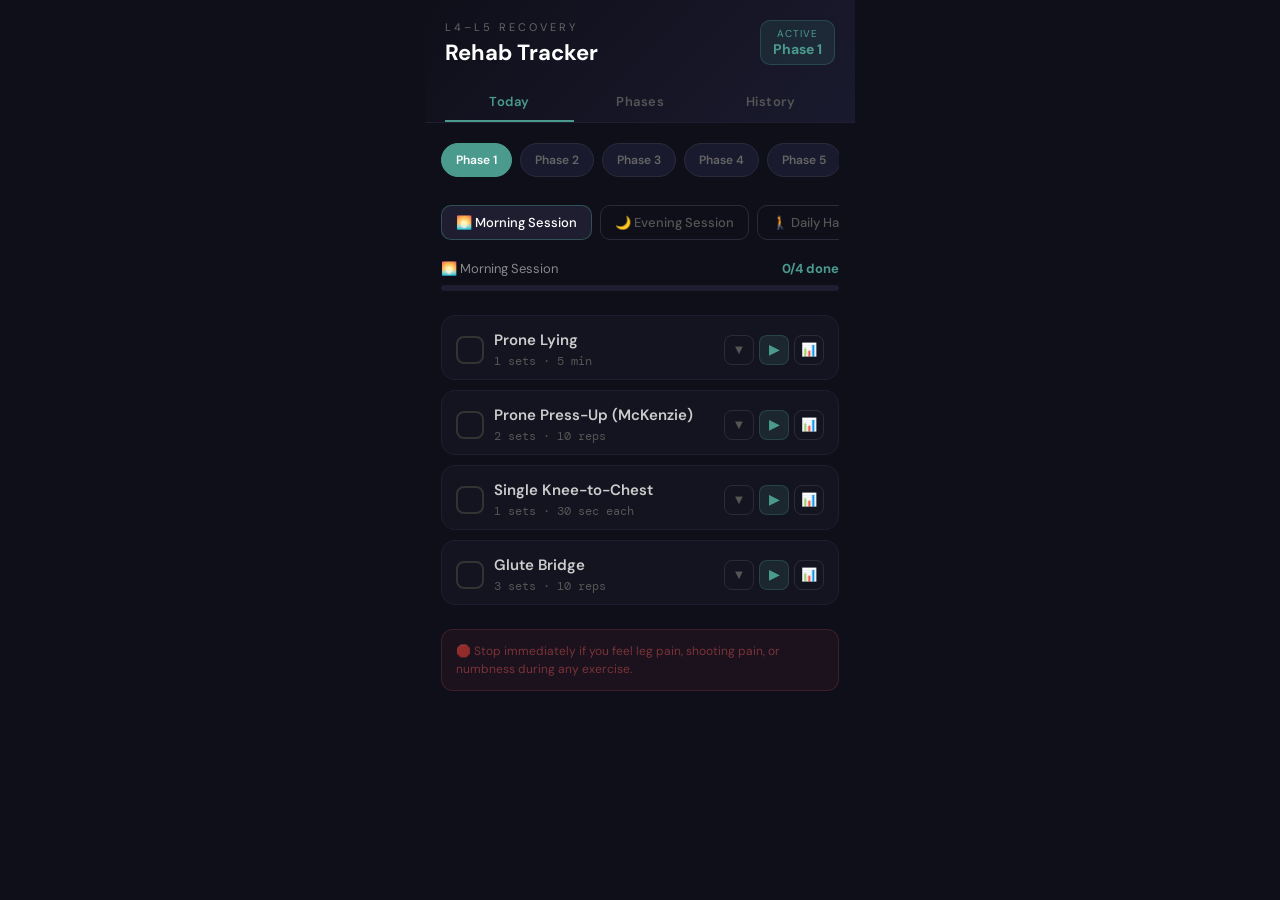
==== l4/index.html @ 53aa3350 "initial commit" ====
<!DOCTYPE html>
<html lang="en">
<head>
  <meta charset="UTF-8">
  <meta name="viewport" content="width=device-width, initial-scale=1.0, maximum-scale=1.0, user-scalable=no">
  <title>L4–L5 Rehab Tracker</title>
  <link rel="preconnect" href="https://fonts.googleapis.com">
  <link href="https://fonts.googleapis.com/css2?family=DM+Sans:wght@400;500;600;700&family=DM+Mono:wght@500&display=swap" rel="stylesheet">
  <style>
    *, *::before, *::after { box-sizing: border-box; -webkit-tap-highlight-color: transparent; margin: 0; padding: 0; }
    ::-webkit-scrollbar { display: none; }
    html, body { height: 100%; background: #0F0F1A; color: #E8E8F0; font-family: 'DM Sans', 'Helvetica Neue', sans-serif; }

    #app { max-width: 430px; margin: 0 auto; min-height: 100vh; position: relative; padding-bottom: 80px; }

    /* HEADER */
    .header { background: linear-gradient(135deg, #0F0F1A 0%, #1A1A2E 100%); padding: 20px 20px 0; border-bottom: 1px solid #1E1E30; position: sticky; top: 0; z-index: 10; }
    .header-top { display: flex; justify-content: space-between; align-items: flex-start; margin-bottom: 16px; }
    .header-label { font-size: 11px; letter-spacing: 3px; color: #666; text-transform: uppercase; margin-bottom: 4px; }
    .header-title { font-size: 22px; font-weight: 700; color: #fff; }
    .phase-badge { border-radius: 10px; padding: 6px 12px; text-align: center; }
    .phase-badge-label { font-size: 10px; letter-spacing: 1px; text-transform: uppercase; }
    .phase-badge-name { font-size: 14px; font-weight: 700; }

    /* NAV TABS */
    .nav-tabs { display: flex; gap: 2px; }
    .nav-tab { flex: 1; padding: 10px 0; background: none; border: none; border-bottom: 2px solid transparent; color: #555; font-weight: 600; font-size: 13px; cursor: pointer; text-transform: capitalize; letter-spacing: 0.5px; transition: all 0.2s; font-family: inherit; }
    .nav-tab.active { border-bottom-color: var(--phase-color); color: var(--phase-color); }

    /* VIEWS */
    .view { padding: 20px 16px; display: none; }
    .view.active { display: block; }

    /* PHASE SELECTOR */
    .phase-selector { display: flex; gap: 8px; overflow-x: auto; padding-bottom: 8px; margin-bottom: 20px; }
    .phase-btn { flex-shrink: 0; padding: 8px 14px; border-radius: 20px; border: 1px solid #2A2A3A; background: #1A1A2E; color: #666; font-weight: 600; font-size: 12px; cursor: pointer; transition: all 0.2s; font-family: inherit; }
    .phase-btn.active { color: #fff; }

    /* SESSION TABS */
    .session-tabs { display: flex; gap: 8px; margin-bottom: 20px; overflow-x: auto; }
    .session-tab { flex-shrink: 0; padding: 8px 14px; border-radius: 10px; border: 1px solid #2A2A3A; background: none; color: #555; font-weight: 500; font-size: 13px; cursor: pointer; transition: all 0.2s; font-family: inherit; }
    .session-tab.active { background: #1E1E30; color: #fff; }

    /* PROGRESS BAR */
    .progress-wrap { margin-bottom: 24px; }
    .progress-header { display: flex; justify-content: space-between; margin-bottom: 8px; }
    .progress-label { font-size: 13px; color: #888; }
    .progress-count { font-size: 13px; font-weight: 700; color: var(--phase-color); }
    .progress-track { height: 6px; background: #1E1E30; border-radius: 3px; overflow: hidden; }
    .progress-fill { height: 100%; border-radius: 3px; transition: width 0.4s ease; }

    /* EXERCISE CARDS */
    .exercise-list { display: flex; flex-direction: column; gap: 10px; }
    .ex-card { border-radius: 14px; overflow: hidden; transition: all 0.2s; border: 1px solid #1E1E30; background: #141420; }
    .ex-card.checked { border-color: var(--phase-color-alpha); background: var(--phase-color-bg); }
    .ex-row { padding: 14px 14px 10px; display: flex; align-items: center; gap: 10; }
    .ex-checkbox { width: 28px; height: 28px; border-radius: 8px; border: 2px solid #333; background: none; flex-shrink: 0; cursor: pointer; display: flex; align-items: center; justify-content: center; transition: all 0.2s; }
    .ex-checkbox.checked { border-color: var(--phase-color); background: var(--phase-color); }
    .ex-checkbox .check-icon { color: #fff; font-size: 14px; display: none; }
    .ex-checkbox.checked .check-icon { display: block; }
    .ex-info { flex: 1; min-width: 0; }
    .ex-name { font-weight: 600; font-size: 15px; color: #CCC; margin-bottom: 3px; }
    .ex-card.checked .ex-name { color: #fff; }
    .ex-meta { font-size: 12px; color: #555; font-family: 'DM Mono', monospace; }
    .ex-actions { display: flex; gap: 5px; flex-shrink: 0; }
    .ex-btn { width: 30px; height: 30px; border-radius: 8px; border: 1px solid #2A2A3A; background: none; color: #555; cursor: pointer; font-size: 13px; display: flex; align-items: center; justify-content: center; transition: all 0.2s; font-family: inherit; }
    .ex-btn.play-btn { font-weight: 700; }
    .ex-btn.log-btn.has-log { border-color: var(--phase-color-alpha); background: var(--phase-color-bg); color: var(--phase-color); }

    /* EXPANDED PANEL */
    .ex-expanded { padding: 0 14px 14px 14px; display: none; }
    .ex-expanded.open { display: block; }
    .ex-tip { background: #0F0F1A; border-radius: 8px; padding: 10px 12px; font-size: 13px; color: #8A9BB0; line-height: 1.5; border-left: 3px solid var(--phase-color); margin-bottom: 12px; }
    .video-thumb-wrap { position: relative; cursor: pointer; border-radius: 12px; overflow: hidden; display: block; width: 100%; border: none; padding: 0; background: none; }
    .video-thumb-wrap img { width: 100%; display: block; border-radius: 12px; }
    .video-thumb-overlay { position: absolute; inset: 0; background: rgba(0,0,0,0.3); display: flex; align-items: center; justify-content: center; border-radius: 12px; }
    .video-play-circle { width: 48px; height: 48px; border-radius: 50%; background: var(--phase-color); display: flex; align-items: center; justify-content: center; font-size: 20px; padding-left: 4px; box-shadow: 0 4px 16px var(--phase-color-shadow); }
    .video-thumb-label { position: absolute; bottom: 8px; left: 10px; font-size: 11px; color: #fff; font-weight: 600; text-shadow: 0 1px 4px rgba(0,0,0,0.9); }

    /* LOG CHIPS */
    .log-chips { padding: 0 14px 10px 52px; display: flex; gap: 8px; flex-wrap: wrap; }
    .log-chip { font-size: 11px; background: #1E1E30; padding: 3px 8px; border-radius: 6px; color: #888; }
    .log-chip.pain-low { color: #4A9B8E; }
    .log-chip.pain-mid { color: #E8A838; }
    .log-chip.pain-high { color: #C94F4F; }

    /* WARNING */
    .warning { margin-top: 24px; padding: 12px 14px; background: rgba(201,79,79,0.07); border: 1px solid rgba(201,79,79,0.2); border-radius: 12px; font-size: 12px; color: rgba(201,79,79,0.55); line-height: 1.5; }

    /* PHASES VIEW */
    .phase-card { width: 100%; background: #141420; border: 1px solid #1E1E30; border-radius: 14px; padding: 16px; margin-bottom: 10px; cursor: pointer; text-align: left; display: flex; align-items: center; gap: 16px; font-family: inherit; transition: all 0.2s; }
    .phase-card.active-phase { border-color: var(--card-color-alpha); }
    .phase-icon { width: 44px; height: 44px; border-radius: 12px; display: flex; align-items: center; justify-content: center; font-size: 20px; flex-shrink: 0; }
    .phase-card-body { flex: 1; }
    .phase-card-header { display: flex; justify-content: space-between; align-items: center; }
    .phase-card-name { font-weight: 700; font-size: 15px; color: #fff; }
    .phase-weeks-badge { font-size: 11px; padding: 3px 8px; border-radius: 6px; }
    .phase-card-sub { font-size: 13px; color: #777; margin-top: 3px; }
    .phase-card-count { font-size: 12px; color: #555; margin-top: 4px; }
    .phase-arrow { color: #333; font-size: 18px; }

    /* HISTORY */
    .cal-strip { display: flex; gap: 6px; margin-bottom: 24px; overflow-x: auto; }
    .cal-day { flex-shrink: 0; width: 44px; text-align: center; border-radius: 10px; padding: 8px 4px; border: 1px solid #1E1E30; background: #141420; }
    .cal-day-name { font-size: 10px; color: #555; margin-bottom: 4px; }
    .cal-day-num { font-size: 13px; font-weight: 700; color: #444; }
    .cal-day-count { font-size: 10px; color: #555; margin-top: 4px; font-weight: 600; }
    .history-label { font-size: 12px; color: #666; margin-bottom: 12px; letter-spacing: 1px; text-transform: uppercase; }
    .history-item { background: #141420; border: 1px solid #1E1E30; border-radius: 10px; padding: 12px 14px; margin-bottom: 8px; display: flex; align-items: center; gap: 12px; }
    .history-dot { width: 8px; height: 8px; border-radius: 50%; flex-shrink: 0; }
    .history-name { font-size: 14px; font-weight: 600; color: #CCC; }
    .history-meta { font-size: 11px; color: #555; margin-top: 2px; }
    .history-pain { font-size: 12px; font-weight: 700; }
    .empty-history { text-align: center; padding: 40px; color: #444; font-size: 14px; line-height: 1.8; }

    /* VIDEO MODAL */
    .video-modal { position: fixed; inset: 0; background: rgba(0,0,0,0.93); display: flex; flex-direction: column; align-items: center; justify-content: center; z-index: 300; padding: 16px; display: none; }
    .video-modal.open { display: flex; }
    .video-modal-inner { width: 100%; max-width: 430px; }
    .video-modal-header { display: flex; justify-content: space-between; align-items: center; margin-bottom: 14px; padding: 0 2px; }
    .video-modal-title { font-size: 15px; font-weight: 700; color: #fff; }
    .video-close-btn { background: #1E1E30; border: none; border-radius: 8px; padding: 7px 14px; color: #aaa; cursor: pointer; font-size: 13px; font-weight: 600; font-family: inherit; }
    .video-ratio { position: relative; padding-bottom: 56.25%; height: 0; border-radius: 16px; overflow: hidden; }
    .video-ratio iframe { position: absolute; top: 0; left: 0; width: 100%; height: 100%; border: none; }
    .video-hint { text-align: center; font-size: 12px; color: #444; margin-top: 10px; }

    /* LOG MODAL */
    .log-modal { position: fixed; inset: 0; background: rgba(0,0,0,0.85); display: flex; align-items: flex-end; z-index: 200; display: none; }
    .log-modal.open { display: flex; }
    .log-modal-inner { background: #141420; width: 100%; max-width: 430px; margin: 0 auto; border-radius: 20px 20px 0 0; padding: 24px 20px 40px; border: 1px solid #1E1E30; border-bottom: none; }
    .log-modal-header { display: flex; justify-content: space-between; align-items: center; margin-bottom: 20px; }
    .log-modal-title { font-weight: 700; font-size: 17px; color: #fff; }
    .log-modal-sub { font-size: 12px; color: #555; margin-top: 2px; }
    .modal-close-btn { background: #1E1E30; border: none; border-radius: 8px; padding: 6px 10px; color: #777; cursor: pointer; font-family: inherit; font-size: 14px; }
    .log-row { display: flex; gap: 10px; margin-bottom: 20px; }
    .log-field { flex: 1; }
    .log-field label { display: block; font-size: 12px; color: #666; margin-bottom: 6px; }
    .log-field input, .log-field textarea { width: 100%; background: #0F0F1A; border: 1px solid #2A2A3A; border-radius: 8px; padding: 10px 12px; color: #fff; font-size: 15px; font-family: inherit; outline: none; }
    .log-field textarea { font-size: 14px; resize: none; }
    .log-section-label { font-size: 12px; color: #666; margin-bottom: 8px; }
    .log-section { margin-bottom: 20px; }
    .pain-dots { display: flex; gap: 5px; flex-wrap: wrap; }
    .pain-dot { width: 30px; height: 30px; border-radius: 50%; border: none; background: #2A2A3A; color: #555; font-weight: 700; font-size: 12px; cursor: pointer; transition: all 0.15s; font-family: inherit; }
    .diff-btns { display: flex; gap: 6px; }
    .diff-btn { flex: 1; padding: 8px 0; border-radius: 8px; border: none; background: #2A2A3A; color: #555; font-weight: 600; font-size: 11px; cursor: pointer; transition: all 0.15s; font-family: inherit; }
    .save-btn { width: 100%; padding: 16px; border: none; border-radius: 12px; color: #fff; font-weight: 700; font-size: 16px; cursor: pointer; font-family: inherit; background: var(--phase-color); }

    /* SAVED TOAST */
    .saved-toast { position: fixed; top: 20px; left: 50%; transform: translateX(-50%); background: #4A9B8E; color: #fff; padding: 10px 20px; border-radius: 20px; font-weight: 600; font-size: 14px; z-index: 500; box-shadow: 0 4px 20px rgba(74,155,142,0.4); display: none; pointer-events: none; }
    .saved-toast.show { display: block; animation: fadeInOut 1.5s forwards; }
    @keyframes fadeInOut { 0%{opacity:0;transform:translateX(-50%) translateY(-6px)} 15%{opacity:1;transform:translateX(-50%) translateY(0)} 75%{opacity:1} 100%{opacity:0} }
  </style>
</head>
<body>
<div id="app">

  <!-- HEADER -->
  <div class="header" id="header">
    <div class="header-top">
      <div>
        <div class="header-label">L4–L5 Recovery</div>
        <div class="header-title">Rehab Tracker</div>
      </div>
      <div class="phase-badge" id="phase-badge">
        <div class="phase-badge-label" id="badge-label">Active</div>
        <div class="phase-badge-name" id="badge-name">Phase 1</div>
      </div>
    </div>
    <div class="nav-tabs">
      <button class="nav-tab active" data-view="today">Today</button>
      <button class="nav-tab" data-view="phases">Phases</button>
      <button class="nav-tab" data-view="history">History</button>
    </div>
  </div>

  <!-- TODAY VIEW -->
  <div class="view active" id="view-today">
    <div class="phase-selector" id="phase-selector"></div>
    <div class="session-tabs" id="session-tabs"></div>
    <div class="progress-wrap">
      <div class="progress-header">
        <span class="progress-label" id="session-label"></span>
        <span class="progress-count" id="progress-count"></span>
      </div>
      <div class="progress-track"><div class="progress-fill" id="progress-fill"></div></div>
    </div>
    <div class="exercise-list" id="exercise-list"></div>
    <div class="warning">🛑 Stop immediately if you feel leg pain, shooting pain, or numbness during any exercise.</div>
  </div>

  <!-- PHASES VIEW -->
  <div class="view" id="view-phases">
    <div style="font-size:13px;color:#666;margin-bottom:20px;">Your full 5-phase program overview</div>
    <div id="phases-list"></div>
  </div>

  <!-- HISTORY VIEW -->
  <div class="view" id="view-history">
    <div style="font-size:13px;color:#666;margin-bottom:20px;">Last 14 days of activity</div>
    <div class="cal-strip" id="cal-strip"></div>
    <div class="history-label">Recent Sessions</div>
    <div id="history-list"></div>
  </div>

</div>

<!-- VIDEO MODAL -->
<div class="video-modal" id="video-modal">
  <div class="video-modal-inner" id="video-modal-inner">
    <div class="video-modal-header">
      <div class="video-modal-title" id="video-modal-title"></div>
      <button class="video-close-btn" id="video-close-btn">✕ Close</button>
    </div>
    <div class="video-ratio" id="video-ratio"></div>
    <p class="video-hint">Tap outside to close</p>
  </div>
</div>

<!-- LOG MODAL -->
<div class="log-modal" id="log-modal">
  <div class="log-modal-inner" id="log-modal-inner">
    <div class="log-modal-header">
      <div>
        <div class="log-modal-title" id="log-modal-title"></div>
        <div class="log-modal-sub" id="log-modal-sub"></div>
      </div>
      <button class="modal-close-btn" id="log-close-btn">✕</button>
    </div>
    <div class="log-row">
      <div class="log-field">
        <label>Sets completed</label>
        <input type="text" id="log-sets" placeholder="">
      </div>
      <div class="log-field">
        <label>Reps / Time</label>
        <input type="text" id="log-reps" placeholder="">
      </div>
    </div>
    <div class="log-section">
      <div class="log-section-label">Pain level (0 = none, 10 = severe)</div>
      <div class="pain-dots" id="pain-dots"></div>
    </div>
    <div class="log-section">
      <div class="log-section-label">Difficulty</div>
      <div class="diff-btns" id="diff-btns"></div>
    </div>
    <div class="log-section">
      <div class="log-field">
        <label>Notes (optional)</label>
        <textarea id="log-notes" rows="2" placeholder="How did it feel? Any observations..."></textarea>
      </div>
    </div>
    <button class="save-btn" id="save-log-btn">Save Log</button>
  </div>
</div>

<!-- TOAST -->
<div class="saved-toast" id="saved-toast">✓ Saved</div>

<script>
// ─── DATA ───────────────────────────────────────────────────────────────────

const VIDEOS = {
  "p1-m1": { id: "oDJUpwxIbYA", title: "Prone Lying" },
  "p1-m2": { id: "eVMCGK4tc4U", title: "McKenzie Press-Up" },
  "p1-m3": { id: "GSQMPGFpOyU", title: "Knee to Chest Stretch" },
  "p1-m4": { id: "OUgsJ8-Vi0E", title: "Glute Bridge" },
  "p1-e1": { id: "kqnua4rHVVA", title: "Cat-Cow" },
  "p1-e2": { id: "YQmpDfNoFIo", title: "Hip Flexor Stretch" },
  "p1-e3": { id: "kFiNiXKyqdM", title: "Piriformis Stretch" },
  "p1-d1": { id: "njeZ29umqVE", title: "Walking for Back Pain" },
  "p2-s1": { id: "wiFNA3sqjCA", title: "Bird-Dog" },
  "p2-s2": { id: "4XLEnwUr1d8", title: "Dead Bug" },
  "p2-s3": { id: "tFq7KnHHb3E", title: "Side-Lying Clam" },
  "p2-s4": { id: "2LPHYFkI1WU", title: "Single-Leg Glute Bridge" },
  "p2-s5": { id: "y-wV4Venusw", title: "Wall Sit" },
  "p2-s6": { id: "AKed5fMRNLQ", title: "Pallof Press" },
  "p3-a1": { id: "jEy_czb3RKA", title: "Romanian Deadlift" },
  "p3-a2": { id: "MxsFDhcyFyE", title: "Goblet Squat" },
  "p3-a3": { id: "dQqApCGd5Ss", title: "Step-Up" },
  "p3-a4": { id: "3bSqDOReFUs", title: "Nordic Hamstring Curl" },
  "p3-a5": { id: "2LPHYFkI1WU", title: "Single-Leg Glute Bridge" },
  "p3-b1": { id: "eGo4IYlbE5g", title: "Pull-Up" },
  "p3-b2": { id: "GZbfZ033f74", title: "Cable Row" },
  "p3-b3": { id: "IODxDxX7oi4", title: "Push-Up" },
  "p3-b4": { id: "rt17lmnaLSM", title: "Farmer Carry" },
  "p3-b5": { id: "AKed5fMRNLQ", title: "Pallof Press" },
  "p3-c1": { id: "XxWcirHIwVo", title: "Trap Bar Deadlift" },
  "p3-c2": { id: "2C-uNgKwPLE", title: "Bulgarian Split Squat" },
  "p3-c3": { id: "YPeGLK3cN6M", title: "Cable Woodchop" },
  "p3-c4": { id: "rt17lmnaLSM", title: "Suitcase Carry" },
  "p3-c5": { id: "lgFBNr0tnPs", title: "Copenhagen Plank" },
  "p4-s1": { id: "cPyLSQ6dMYQ", title: "Box Jump" },
  "p4-s2": { id: "8BFtXOFqVz8", title: "Lateral Bound" },
  "p4-s3": { id: "A-cFYWvaHr0", title: "Jump Squat" },
  "p4-s4": { id: "2C-uNgKwPLE", title: "Deficit Split Squat" },
  "p4-s5": { id: "HPEpDCOHDsk", title: "Rotational Med Ball Throw" },
  "p4-s6": { id: "UN-VqpqHzrQ", title: "Single-Leg RDL" },
  "p4-s7": { id: "AFoqaivFEpg", title: "Bosu Balance" },
  "p4-s8": { id: "mKDIuUbH94Q", title: "Kettlebell Swing" },
  "p5-m1": { id: "XxWcirHIwVo", title: "Strength Session" },
  "p5-m2": { id: "njeZ29umqVE", title: "Walking" },
  "p5-m3": { id: "eVMCGK4tc4U", title: "Morning Mobility" },
};

const PHASES = [
  { id:1, name:"Phase 1", subtitle:"Pain Relief & Movement", weeks:"Weeks 1–3", color:"#4A9B8E", emoji:"🌱",
    sessions:[
      { id:"p1-morning", name:"Morning Session", emoji:"🌅", exercises:[
        { id:"p1-m1", name:"Prone Lying", sets:"1", reps:"5 min", tip:"Just lie on stomach. Passive extension. Let spine decompress." },
        { id:"p1-m2", name:"Prone Press-Up (McKenzie)", sets:"2", reps:"10 reps", tip:"Press upper body up, hips stay down. Stop if leg pain appears." },
        { id:"p1-m3", name:"Single Knee-to-Chest", sets:"1", reps:"30 sec each", tip:"One leg at a time only — NOT both together." },
        { id:"p1-m4", name:"Glute Bridge", sets:"3", reps:"10 reps", tip:"Slow and controlled. Squeeze glutes at top. Neutral spine." },
      ]},
      { id:"p1-evening", name:"Evening Session", emoji:"🌙", exercises:[
        { id:"p1-e1", name:"Cat-Cow", sets:"2", reps:"10 reps", tip:"Slow, fluid movement. Move with breath." },
        { id:"p1-e2", name:"Hip Flexor Stretch", sets:"2", reps:"45 sec each", tip:"Kneeling. Tight hip flexors pull on lumbar spine — essential." },
        { id:"p1-e3", name:"Piriformis Stretch", sets:"2", reps:"45 sec each", tip:"Figure-4 position. Helps with hip discomfort." },
      ]},
      { id:"p1-daily", name:"Daily Habit", emoji:"🚶", exercises:[
        { id:"p1-d1", name:"Walk", sets:"1", reps:"20–30 min", tip:"Comfortable pace. Therapeutic — promotes disc nutrition." },
      ]}
    ]
  },
  { id:2, name:"Phase 2", subtitle:"Foundational Stability", weeks:"Weeks 4–6", color:"#5B8DB8", emoji:"🏗️",
    sessions:[
      { id:"p2-stability", name:"Stability Session", emoji:"🏗️", exercises:[
        { id:"p2-s1", name:"Bird-Dog", sets:"3", reps:"8 each side", tip:"Best exercise for L4-L5. Opposite arm and leg, hold 3 sec. No rotation." },
        { id:"p2-s2", name:"Dead Bug", sets:"3", reps:"8 each side", tip:"Lower back pressed into floor throughout. Control every rep." },
        { id:"p2-s3", name:"Side-Lying Clam", sets:"3", reps:"15 each side", tip:"With resistance band. Activates glute medius — key for hip stability." },
        { id:"p2-s4", name:"Single-Leg Glute Bridge", sets:"3", reps:"10 each side", tip:"Forces each side to work independently." },
        { id:"p2-s5", name:"Wall Sit", sets:"3", reps:"30–45 sec", tip:"Spine neutral against wall. Builds leg/glute strength without spinal load." },
        { id:"p2-s6", name:"Pallof Press (band)", sets:"3", reps:"10 each side", tip:"Anti-rotation core work. Excellent for disc protection." },
      ]}
    ]
  },
  { id:3, name:"Phase 3", subtitle:"Strength Building", weeks:"Weeks 7–12", color:"#8B6BB1", emoji:"💪",
    sessions:[
      { id:"p3-a", name:"Session A — Lower Body", emoji:"🏋️", exercises:[
        { id:"p3-a1", name:"Romanian Deadlift", sets:"4", reps:"8–10", tip:"Hip hinge, not squat. Neutral spine always. Start light." },
        { id:"p3-a2", name:"Goblet Squat", sets:"3", reps:"10–12", tip:"To parallel only. Heels slightly elevated if needed." },
        { id:"p3-a3", name:"Step-Up (weighted)", sets:"3", reps:"10 each", tip:"Drive through heel. Great snowboard prep." },
        { id:"p3-a4", name:"Nordic Hamstring Curl", sets:"3", reps:"6–8", tip:"Slow eccentric. One of the best posterior chain builders." },
        { id:"p3-a5", name:"Single-Leg Glute Bridge", sets:"3", reps:"12 each", tip:"Can add band resistance at knee." },
      ]},
      { id:"p3-b", name:"Session B — Upper + Core", emoji:"💪", exercises:[
        { id:"p3-b1", name:"Pull-Up / Lat Pulldown", sets:"4", reps:"6–8", tip:"Decompresses spine. Control the descent." },
        { id:"p3-b2", name:"Cable Row", sets:"3", reps:"10–12", tip:"Seated, neutral spine. Builds thoracic extensors." },
        { id:"p3-b3", name:"Push-Up", sets:"3", reps:"10–15", tip:"Core bracing throughout. No sagging hips." },
        { id:"p3-b4", name:"Farmer Carry", sets:"3", reps:"30m walk", tip:"Builds spinal stiffness and grip. Spine tall." },
        { id:"p3-b5", name:"Pallof Press (cable)", sets:"3", reps:"12 each", tip:"Increase resistance from Phase 2." },
      ]},
      { id:"p3-c", name:"Session C — Full Body", emoji:"⚡", exercises:[
        { id:"p3-c1", name:"Trap Bar Deadlift", sets:"4", reps:"6–8", tip:"More spine-friendly than barbell. Progress load over weeks." },
        { id:"p3-c2", name:"Bulgarian Split Squat", sets:"3", reps:"8 each", tip:"Single-leg strength + hip mobility. Essential for snowboarding." },
        { id:"p3-c3", name:"Cable Woodchop", sets:"3", reps:"12 each", tip:"Rotational strength. Builds snowboard-specific power." },
        { id:"p3-c4", name:"Suitcase Carry", sets:"3", reps:"30m walk", tip:"One-sided carry. Anti-lateral flexion training." },
        { id:"p3-c5", name:"Copenhagen Plank", sets:"3", reps:"20 sec each", tip:"Builds hip adductor and lateral core strength." },
      ]}
    ]
  },
  { id:4, name:"Phase 4", subtitle:"Sport-Specific Power", weeks:"Weeks 13–18", color:"#C4793A", emoji:"🏂",
    sessions:[
      { id:"p4-snow", name:"Snowboard Conditioning", emoji:"🏂", exercises:[
        { id:"p4-s1", name:"Box Jump", sets:"4", reps:"5 reps", tip:"Land soft, absorb through hips and knees." },
        { id:"p4-s2", name:"Lateral Bound", sets:"4", reps:"8 each", tip:"Explosive lateral push. Mimics edge-to-edge transitions." },
        { id:"p4-s3", name:"Jump Squat", sets:"3", reps:"8 reps", tip:"Explode up, land softly. Plyometric power." },
        { id:"p4-s4", name:"Deficit Split Squat", sets:"4", reps:"8 each", tip:"Deep range for hip mobility under load." },
        { id:"p4-s5", name:"Rotational Med Ball Throw", sets:"3", reps:"10 each", tip:"Builds torso rotation power for turns." },
        { id:"p4-s6", name:"Single-Leg RDL", sets:"3", reps:"10 each", tip:"Balance and posterior chain. Essential for uneven terrain." },
        { id:"p4-s7", name:"Bosu Balance", sets:"3", reps:"60 sec", tip:"Proprioceptive training. Mimics unstable snow surface." },
        { id:"p4-s8", name:"Kettlebell Swing", sets:"4", reps:"12 reps", tip:"Explosive hip extension. Directly translates to carving power." },
      ]}
    ]
  },
  { id:5, name:"Phase 5", subtitle:"Return to Snow ❄️", weeks:"Week 19+", color:"#3A8CB5", emoji:"❄️",
    sessions:[
      { id:"p5-maintain", name:"Maintenance", emoji:"🎿", exercises:[
        { id:"p5-m1", name:"Strength Training", sets:"3x/week", reps:"Phase 3 volume", tip:"Never stop entirely — most recurrences happen off-season." },
        { id:"p5-m2", name:"Daily Walk", sets:"Daily", reps:"30 min", tip:"Permanent habit for disc health." },
        { id:"p5-m3", name:"Morning Mobility", sets:"Daily", reps:"15 min", tip:"Press-ups, hip flexor stretch, hip mobility. Year-round." },
      ]}
    ]
  }
];

// ─── STATE ───────────────────────────────────────────────────────────────────

const STORAGE_KEY = "rehab-tracker-v2";
let state = {
  activePhase: 0,
  activeSession: 0,
  view: "today",
  expandedEx: null,
  logs: {},
  logModalEx: null,
  logPain: 0,
  logDiff: 0,
};

function getTodayKey() { return new Date().toISOString().split("T")[0]; }
function getLogKey(exId) { return `${getTodayKey()}__${exId}`; }

function loadLogs() {
  try { const s = localStorage.getItem(STORAGE_KEY); if (s) state.logs = JSON.parse(s); } catch(e) {}
}
function saveLogs() {
  localStorage.setItem(STORAGE_KEY, JSON.stringify(state.logs));
}

// ─── CSS VARIABLES ────────────────────────────────────────────────────────────

function applyPhaseColor(color) {
  const r = parseInt(color.slice(1,3),16);
  const g = parseInt(color.slice(3,5),16);
  const b = parseInt(color.slice(5,7),16);
  document.documentElement.style.setProperty('--phase-color', color);
  document.documentElement.style.setProperty('--phase-color-alpha', `${color}44`);
  document.documentElement.style.setProperty('--phase-color-bg', `${color}18`);
  document.documentElement.style.setProperty('--phase-color-shadow', `rgba(${r},${g},${b},0.4)`);
}

// ─── RENDER HELPERS ───────────────────────────────────────────────────────────

function hex(color, alpha) {
  return color + alpha;
}

function renderPhaseSelector() {
  const el = document.getElementById("phase-selector");
  el.innerHTML = PHASES.map((p, i) => `
    <button class="phase-btn ${i === state.activePhase ? 'active' : ''}" 
      style="${i === state.activePhase ? `background:${p.color};border-color:${p.color};` : ''}"
      onclick="selectPhase(${i})">${p.name}</button>
  `).join('');
}

function renderSessionTabs() {
  const phase = PHASES[state.activePhase];
  const el = document.getElementById("session-tabs");
  if (phase.sessions.length <= 1) { el.innerHTML = ''; el.style.display = 'none'; return; }
  el.style.display = 'flex';
  el.innerHTML = phase.sessions.map((s, i) => `
    <button class="session-tab ${i === state.activeSession ? 'active' : ''}"
      style="${i === state.activeSession ? `border-color:${phase.color}66;` : ''}"
      onclick="selectSession(${i})">${s.emoji} ${s.name}</button>
  `).join('');
}

function renderProgress() {
  const phase = PHASES[state.activePhase];
  const session = phase.sessions[state.activeSession];
  const total = session.exercises.length;
  const done = session.exercises.filter(e => !!state.logs[getLogKey(e.id)]).length;
  const pct = total ? Math.round((done/total)*100) : 0;

  document.getElementById("session-label").textContent = `${session.emoji} ${session.name}`;
  document.getElementById("progress-count").textContent = `${done}/${total} done`;
  document.getElementById("progress-count").style.color = phase.color;
  const fill = document.getElementById("progress-fill");
  fill.style.width = `${pct}%`;
  fill.style.background = `linear-gradient(90deg, ${phase.color}, ${phase.color}BB)`;
}

function renderExercises() {
  const phase = PHASES[state.activePhase];
  const session = phase.sessions[state.activeSession];
  const el = document.getElementById("exercise-list");

  el.innerHTML = session.exercises.map(ex => {
    const logKey = getLogKey(ex.id);
    const log = state.logs[logKey];
    const checked = !!log;
    const isOpen = state.expandedEx === ex.id;
    const video = VIDEOS[ex.id];

    const chipPainClass = log && log.pain > 0
      ? (log.pain <= 3 ? 'pain-low' : log.pain <= 6 ? 'pain-mid' : 'pain-high') : '';
    const chipPainColor = log && log.pain > 0
      ? (log.pain <= 3 ? '#4A9B8E' : log.pain <= 6 ? '#E8A838' : '#C94F4F') : '';

    const logChips = log && (log.sets || log.pain > 0) ? `
      <div class="log-chips">
        ${log.sets ? `<span class="log-chip">${log.sets} × ${log.reps}</span>` : ''}
        ${log.pain > 0 ? `<span class="log-chip" style="color:${chipPainColor}">Pain: ${log.pain}/10</span>` : ''}
        ${log.difficulty > 0 ? `<span class="log-chip">Effort: ${['','Easy','Light','Mod','Hard','Max'][log.difficulty]}</span>` : ''}
      </div>` : '';

    const videoThumb = video ? `
      <button class="video-thumb-wrap" onclick="openVideo('${video.id}','${video.title.replace(/'/g,"\\'")}')">
        <img src="https://img.youtube.com/vi/${video.id}/mqdefault.jpg" alt="${video.title}" loading="lazy">
        <div class="video-thumb-overlay">
          <div class="video-play-circle">▶</div>
        </div>
        <div class="video-thumb-label">Watch Demo</div>
      </button>` : '';

    return `
      <div class="ex-card ${checked ? 'checked' : ''}" id="card-${ex.id}"
        style="--phase-color:${phase.color};--phase-color-alpha:${phase.color}44;--phase-color-bg:${phase.color}18;">
        <div class="ex-row" style="padding:14px 14px 10px;display:flex;align-items:center;gap:10px;">
          <button class="ex-checkbox ${checked ? 'checked' : ''}" onclick="toggleCheck('${ex.id}')"
            style="${checked ? `border-color:${phase.color};background:${phase.color};` : ''}">
            <span class="check-icon">✓</span>
          </button>
          <div class="ex-info">
            <div class="ex-name">${ex.name}</div>
            <div class="ex-meta">${ex.sets} sets · ${ex.reps}</div>
          </div>
          <div class="ex-actions">
            <button class="ex-btn" onclick="toggleExpand('${ex.id}')"
              style="${isOpen ? `border-color:${phase.color}66;background:${phase.color}22;color:${phase.color};` : ''}">
              ${isOpen ? '▲' : '▼'}
            </button>
            ${video ? `<button class="ex-btn play-btn" onclick="openVideo('${video.id}','${video.title.replace(/'/g,"\\'")}');"
              style="border-color:${phase.color}44;background:${phase.color}22;color:${phase.color};">▶</button>` : ''}
            <button class="ex-btn log-btn ${log && log.sets ? 'has-log' : ''}" onclick="openLog('${ex.id}')"
              style="${log && log.sets ? `border-color:${phase.color}44;background:${phase.color}22;color:${phase.color};` : ''}">📊</button>
          </div>
        </div>
        <div class="ex-expanded ${isOpen ? 'open' : ''}">
          <div class="ex-tip" style="border-left-color:${phase.color};">💡 ${ex.tip}</div>
          ${videoThumb}
        </div>
        ${logChips}
      </div>`;
  }).join('');
}

function renderPhasesView() {
  const el = document.getElementById("phases-list");
  el.innerHTML = PHASES.map((p, i) => {
    const totalEx = p.sessions.reduce((a,s) => a + s.exercises.length, 0);
    return `
      <button class="phase-card ${i === state.activePhase ? 'active-phase' : ''}"
        style="--card-color-alpha:${p.color}66;"
        onclick="selectPhaseAndGo(${i})">
        <div class="phase-icon" style="background:${p.color}22;border:1px solid ${p.color}44;">${p.emoji}</div>
        <div class="phase-card-body">
          <div class="phase-card-header">
            <span class="phase-card-name">${p.name}</span>
            <span class="phase-weeks-badge" style="color:${p.color};background:${p.color}22;">${p.weeks}</span>
          </div>
          <div class="phase-card-sub">${p.subtitle}</div>
          <div class="phase-card-count">${totalEx} exercises · ${p.sessions.length} session${p.sessions.length>1?'s':''}</div>
        </div>
        <div class="phase-arrow">›</div>
      </button>`;
  }).join('');
}

function renderHistory() {
  const phase = PHASES[state.activePhase];
  const todayKey = getTodayKey();

  // Calendar strip
  const calEl = document.getElementById("cal-strip");
  const days = Array.from({length:14}, (_,i) => {
    const d = new Date(); d.setDate(d.getDate() - (13-i));
    const key = d.toISOString().split("T")[0];
    const count = Object.keys(state.logs).filter(k => k.startsWith(key+"__")).length;
    return {key, date:d, count};
  });
  calEl.innerHTML = days.map(d => {
    const isToday = d.key === todayKey;
    const bg = d.count > 0 ? `background:${phase.color}33;` : '';
    const borderColor = isToday ? phase.color : d.count > 0 ? phase.color+'44' : '#1E1E30';
    const numColor = isToday ? phase.color : d.count > 0 ? '#fff' : '#444';
    return `
      <div class="cal-day" style="${bg}border-color:${borderColor};">
        <div class="cal-day-name">${d.date.toLocaleDateString('en',{weekday:'narrow'})}</div>
        <div class="cal-day-num" style="color:${numColor};">${d.date.getDate()}</div>
        <div class="cal-day-count" style="color:${phase.color};">${d.count > 0 ? d.count : '·'}</div>
      </div>`;
  }).join('');

  // History list
  const histEl = document.getElementById("history-list");
  const allEx = PHASES.flatMap(p => p.sessions.flatMap(s => s.exercises));
  const allExMap = {};
  allEx.forEach(e => allExMap[e.id] = e);

  const entries = Object.entries(state.logs)
    .sort((a,b) => (b[1].ts||0)-(a[1].ts||0))
    .slice(0,20)
    .map(([key, log]) => {
      const [dateStr, exId] = key.split("__");
      const ex = allExMap[exId];
      if (!ex) return null;
      const pc = PHASES.find(p => p.sessions.some(s => s.exercises.some(e => e.id===exId)))?.color || '#666';
      const painColor = log.pain > 0 ? (log.pain<=3?'#4A9B8E':log.pain<=6?'#E8A838':'#C94F4F') : '';
      const dateLabel = new Date(dateStr+'T12:00:00').toLocaleDateString('en',{month:'short',day:'numeric'});
      return `
        <div class="history-item">
          <div class="history-dot" style="background:${pc};"></div>
          <div style="flex:1;">
            <div class="history-name">${ex.name}</div>
            <div class="history-meta">${dateLabel}${log.sets?` · ${log.sets} × ${log.reps}`:''}${log.pain>0?` · Pain ${log.pain}/10`:''}</div>
          </div>
          ${log.pain>0?`<div class="history-pain" style="color:${painColor};">${log.pain}/10</div>`:''}
        </div>`;
    }).filter(Boolean);

  if (entries.length === 0) {
    histEl.innerHTML = `<div class="empty-history">No sessions logged yet.<br><span style="color:#555;">Start on the Today tab.</span></div>`;
  } else {
    histEl.innerHTML = entries.join('');
  }
}

function renderHeader() {
  const phase = PHASES[state.activePhase];
  const badge = document.getElementById("phase-badge");
  badge.style.background = phase.color + "22";
  badge.style.border = `1px solid ${phase.color}44`;
  document.getElementById("badge-label").style.color = phase.color;
  document.getElementById("badge-name").style.color = phase.color;
  document.getElementById("badge-name").textContent = phase.name;
  applyPhaseColor(phase.color);

  // Update nav tab active color
  document.querySelectorAll('.nav-tab').forEach(tab => {
    tab.style.setProperty('--phase-color', phase.color);
  });
}

function renderAll() {
  renderHeader();
  renderPhaseSelector();
  renderSessionTabs();
  renderProgress();
  renderExercises();
  renderPhasesView();
  renderHistory();

  // Show correct view
  document.querySelectorAll('.view').forEach(v => v.classList.remove('active'));
  document.getElementById(`view-${state.view}`).classList.add('active');
  document.querySelectorAll('.nav-tab').forEach(tab => {
    tab.classList.toggle('active', tab.dataset.view === state.view);
  });
}

// ─── ACTIONS ──────────────────────────────────────────────────────────────────

function selectPhase(i) {
  state.activePhase = i;
  state.activeSession = 0;
  state.expandedEx = null;
  renderAll();
}

function selectPhaseAndGo(i) {
  state.activePhase = i;
  state.activeSession = 0;
  state.expandedEx = null;
  state.view = "today";
  renderAll();
}

function selectSession(i) {
  state.activeSession = i;
  state.expandedEx = null;
  renderProgress();
  renderExercises();
}

function toggleExpand(exId) {
  state.expandedEx = state.expandedEx === exId ? null : exId;
  renderExercises();
}

function toggleCheck(exId) {
  const key = getLogKey(exId);
  if (state.logs[key]) { delete state.logs[key]; }
  else { state.logs[key] = { done: true, ts: Date.now() }; }
  saveLogs();
  renderProgress();
  renderExercises();
}

// ─── VIDEO MODAL ──────────────────────────────────────────────────────────────

function openVideo(videoId, title) {
  const modal = document.getElementById("video-modal");
  const phase = PHASES[state.activePhase];
  document.getElementById("video-modal-title").textContent = title;
  document.getElementById("video-ratio").innerHTML =
    `<iframe src="https://www.youtube.com/embed/${videoId}?autoplay=1&rel=0&modestbranding=1"
      allow="accelerometer; autoplay; clipboard-write; encrypted-media; gyroscope; picture-in-picture"
      allowfullscreen></iframe>`;
  document.getElementById("video-ratio").style.boxShadow = `0 0 40px ${phase.color}44`;
  modal.classList.add('open');
}

function closeVideo() {
  document.getElementById("video-modal").classList.remove('open');
  document.getElementById("video-ratio").innerHTML = '';
}

document.getElementById("video-close-btn").onclick = closeVideo;
document.getElementById("video-modal").onclick = function(e) {
  if (e.target === this) closeVideo();
};

// ─── LOG MODAL ────────────────────────────────────────────────────────────────

function openLog(exId) {
  const phase = PHASES[state.activePhase];
  const session = phase.sessions[state.activeSession];
  const ex = session.exercises.find(e => e.id === exId)
    || PHASES.flatMap(p => p.sessions.flatMap(s => s.exercises)).find(e => e.id === exId);
  if (!ex) return;

  const log = state.logs[getLogKey(exId)] || {};
  state.logModalEx = ex;
  state.logPain = log.pain || 0;
  state.logDiff = log.difficulty || 0;

  document.getElementById("log-modal-title").textContent = ex.name;
  document.getElementById("log-modal-sub").textContent = `Target: ${ex.sets} sets · ${ex.reps}`;
  document.getElementById("log-sets").value = log.sets || '';
  document.getElementById("log-sets").placeholder = ex.sets;
  document.getElementById("log-reps").value = log.reps || '';
  document.getElementById("log-reps").placeholder = ex.reps;
  document.getElementById("log-notes").value = log.notes || '';
  document.getElementById("save-log-btn").style.background = phase.color;

  renderPainDots();
  renderDiffBtns();

  document.getElementById("log-modal").classList.add('open');
}

function renderPainDots() {
  const phase = PHASES[state.activePhase];
  const el = document.getElementById("pain-dots");
  el.innerHTML = Array.from({length:11}, (_,n) => {
    const active = n <= state.logPain;
    const col = active ? (n<=3?'#4A9B8E':n<=6?'#E8A838':'#C94F4F') : '#2A2A3A';
    const textCol = active ? '#fff' : '#555';
    const scale = n === state.logPain ? 'transform:scale(1.2);' : '';
    return `<button class="pain-dot" onclick="setPain(${n})"
      style="background:${col};color:${textCol};${scale}">${n}</button>`;
  }).join('');
}

function renderDiffBtns() {
  const phase = PHASES[state.activePhase];
  const labels = ['Easy','Light','Mod','Hard','Max'];
  const el = document.getElementById("diff-btns");
  el.innerHTML = labels.map((label, i) => {
    const n = i + 1;
    const active = n <= state.logDiff;
    return `<button class="diff-btn" onclick="setDiff(${n})"
      style="${active ? `background:${phase.color};color:#fff;` : ''}">${label}</button>`;
  }).join('');
}

function setPain(n) { state.logPain = n; renderPainDots(); }
function setDiff(n) { state.logDiff = n; renderDiffBtns(); }

function closeLog() {
  document.getElementById("log-modal").classList.remove('open');
  state.logModalEx = null;
}

document.getElementById("log-close-btn").onclick = closeLog;
document.getElementById("log-modal").onclick = function(e) {
  if (e.target === this) closeLog();
};
document.getElementById("log-modal-inner").onclick = function(e) { e.stopPropagation(); };

document.getElementById("save-log-btn").onclick = function() {
  if (!state.logModalEx) return;
  const key = getLogKey(state.logModalEx.id);
  state.logs[key] = {
    done: true,
    ts: Date.now(),
    sets: document.getElementById("log-sets").value,
    reps: document.getElementById("log-reps").value,
    pain: state.logPain,
    difficulty: state.logDiff,
    notes: document.getElementById("log-notes").value,
  };
  saveLogs();
  closeLog();
  renderProgress();
  renderExercises();
  renderHistory();
  showToast();
};

function showToast() {
  const t = document.getElementById("saved-toast");
  t.classList.remove('show');
  void t.offsetWidth; // reflow
  t.classList.add('show');
  setTimeout(() => t.classList.remove('show'), 1600);
}

// ─── NAV ─────────────────────────────────────────────────────────────────────

document.querySelectorAll('.nav-tab').forEach(tab => {
  tab.onclick = function() {
    state.view = this.dataset.view;
    renderAll();
  };
});

// ─── INIT ─────────────────────────────────────────────────────────────────────

loadLogs();
renderAll();
</script>
</body>
</html>
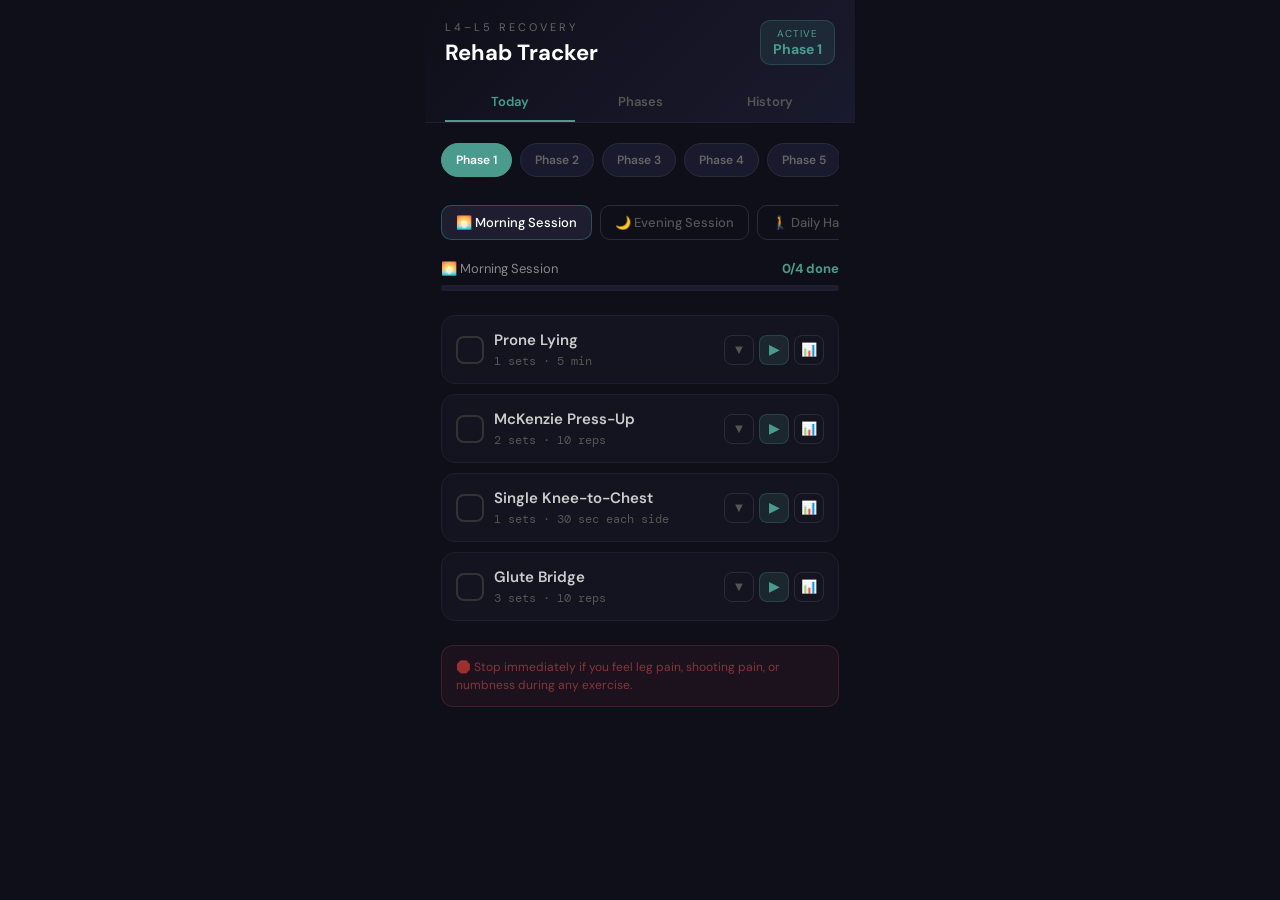
==== commit 15991f3c: "Update index.html" ====
--- a/l4/index.html
+++ b/l4/index.html
@@ -9,809 +9,1032 @@
   <style>
     *, *::before, *::after { box-sizing: border-box; -webkit-tap-highlight-color: transparent; margin: 0; padding: 0; }
     ::-webkit-scrollbar { display: none; }
-    html, body { height: 100%; background: #0F0F1A; color: #E8E8F0; font-family: 'DM Sans', 'Helvetica Neue', sans-serif; }
-
-    #app { max-width: 430px; margin: 0 auto; min-height: 100vh; position: relative; padding-bottom: 80px; }
+    html, body { min-height: 100%; background: #0F0F1A; color: #E8E8F0; font-family: 'DM Sans', 'Helvetica Neue', sans-serif; }
+    #app { max-width: 430px; margin: 0 auto; min-height: 100vh; padding-bottom: 80px; }
 
     /* HEADER */
     .header { background: linear-gradient(135deg, #0F0F1A 0%, #1A1A2E 100%); padding: 20px 20px 0; border-bottom: 1px solid #1E1E30; position: sticky; top: 0; z-index: 10; }
     .header-top { display: flex; justify-content: space-between; align-items: flex-start; margin-bottom: 16px; }
-    .header-label { font-size: 11px; letter-spacing: 3px; color: #666; text-transform: uppercase; margin-bottom: 4px; }
+    .header-eyebrow { font-size: 11px; letter-spacing: 3px; color: #666; text-transform: uppercase; margin-bottom: 4px; }
     .header-title { font-size: 22px; font-weight: 700; color: #fff; }
     .phase-badge { border-radius: 10px; padding: 6px 12px; text-align: center; }
-    .phase-badge-label { font-size: 10px; letter-spacing: 1px; text-transform: uppercase; }
+    .phase-badge-sub { font-size: 10px; letter-spacing: 1px; text-transform: uppercase; }
     .phase-badge-name { font-size: 14px; font-weight: 700; }
-
-    /* NAV TABS */
-    .nav-tabs { display: flex; gap: 2px; }
-    .nav-tab { flex: 1; padding: 10px 0; background: none; border: none; border-bottom: 2px solid transparent; color: #555; font-weight: 600; font-size: 13px; cursor: pointer; text-transform: capitalize; letter-spacing: 0.5px; transition: all 0.2s; font-family: inherit; }
-    .nav-tab.active { border-bottom-color: var(--phase-color); color: var(--phase-color); }
+    .nav-tabs { display: flex; }
+    .nav-tab { flex: 1; padding: 10px 0; background: none; border: none; border-bottom: 2px solid transparent; color: #555; font-weight: 600; font-size: 13px; cursor: pointer; transition: all 0.2s; font-family: inherit; }
 
     /* VIEWS */
     .view { padding: 20px 16px; display: none; }
     .view.active { display: block; }
 
-    /* PHASE SELECTOR */
+    /* PHASE PILLS */
     .phase-selector { display: flex; gap: 8px; overflow-x: auto; padding-bottom: 8px; margin-bottom: 20px; }
     .phase-btn { flex-shrink: 0; padding: 8px 14px; border-radius: 20px; border: 1px solid #2A2A3A; background: #1A1A2E; color: #666; font-weight: 600; font-size: 12px; cursor: pointer; transition: all 0.2s; font-family: inherit; }
-    .phase-btn.active { color: #fff; }
 
     /* SESSION TABS */
     .session-tabs { display: flex; gap: 8px; margin-bottom: 20px; overflow-x: auto; }
-    .session-tab { flex-shrink: 0; padding: 8px 14px; border-radius: 10px; border: 1px solid #2A2A3A; background: none; color: #555; font-weight: 500; font-size: 13px; cursor: pointer; transition: all 0.2s; font-family: inherit; }
+    .session-tab { flex-shrink: 0; padding: 8px 14px; border-radius: 10px; border: 1px solid #2A2A3A; background: none; color: #555; font-weight: 500; font-size: 13px; cursor: pointer; font-family: inherit; transition: all 0.2s; }
     .session-tab.active { background: #1E1E30; color: #fff; }
 
-    /* PROGRESS BAR */
+    /* PROGRESS */
     .progress-wrap { margin-bottom: 24px; }
     .progress-header { display: flex; justify-content: space-between; margin-bottom: 8px; }
     .progress-label { font-size: 13px; color: #888; }
-    .progress-count { font-size: 13px; font-weight: 700; color: var(--phase-color); }
+    .progress-count { font-size: 13px; font-weight: 700; }
     .progress-track { height: 6px; background: #1E1E30; border-radius: 3px; overflow: hidden; }
     .progress-fill { height: 100%; border-radius: 3px; transition: width 0.4s ease; }
 
     /* EXERCISE CARDS */
     .exercise-list { display: flex; flex-direction: column; gap: 10px; }
-    .ex-card { border-radius: 14px; overflow: hidden; transition: all 0.2s; border: 1px solid #1E1E30; background: #141420; }
-    .ex-card.checked { border-color: var(--phase-color-alpha); background: var(--phase-color-bg); }
-    .ex-row { padding: 14px 14px 10px; display: flex; align-items: center; gap: 10; }
-    .ex-checkbox { width: 28px; height: 28px; border-radius: 8px; border: 2px solid #333; background: none; flex-shrink: 0; cursor: pointer; display: flex; align-items: center; justify-content: center; transition: all 0.2s; }
-    .ex-checkbox.checked { border-color: var(--phase-color); background: var(--phase-color); }
-    .ex-checkbox .check-icon { color: #fff; font-size: 14px; display: none; }
-    .ex-checkbox.checked .check-icon { display: block; }
+    .ex-card { border-radius: 14px; overflow: hidden; border: 1px solid #1E1E30; background: #141420; transition: border-color 0.2s, background 0.2s; }
+    .ex-row { padding: 14px; display: flex; align-items: center; gap: 10px; }
+    .ex-check { width: 28px; height: 28px; border-radius: 8px; border: 2px solid #333; background: none; flex-shrink: 0; cursor: pointer; display: flex; align-items: center; justify-content: center; font-size: 14px; color: transparent; transition: all 0.2s; }
     .ex-info { flex: 1; min-width: 0; }
-    .ex-name { font-weight: 600; font-size: 15px; color: #CCC; margin-bottom: 3px; }
-    .ex-card.checked .ex-name { color: #fff; }
+    .ex-name { font-weight: 600; font-size: 15px; color: #CCC; margin-bottom: 3px; transition: color 0.2s; }
     .ex-meta { font-size: 12px; color: #555; font-family: 'DM Mono', monospace; }
-    .ex-actions { display: flex; gap: 5px; flex-shrink: 0; }
+    .ex-btns { display: flex; gap: 5px; flex-shrink: 0; }
     .ex-btn { width: 30px; height: 30px; border-radius: 8px; border: 1px solid #2A2A3A; background: none; color: #555; cursor: pointer; font-size: 13px; display: flex; align-items: center; justify-content: center; transition: all 0.2s; font-family: inherit; }
-    .ex-btn.play-btn { font-weight: 700; }
-    .ex-btn.log-btn.has-log { border-color: var(--phase-color-alpha); background: var(--phase-color-bg); color: var(--phase-color); }
 
     /* EXPANDED PANEL */
-    .ex-expanded { padding: 0 14px 14px 14px; display: none; }
-    .ex-expanded.open { display: block; }
-    .ex-tip { background: #0F0F1A; border-radius: 8px; padding: 10px 12px; font-size: 13px; color: #8A9BB0; line-height: 1.5; border-left: 3px solid var(--phase-color); margin-bottom: 12px; }
-    .video-thumb-wrap { position: relative; cursor: pointer; border-radius: 12px; overflow: hidden; display: block; width: 100%; border: none; padding: 0; background: none; }
-    .video-thumb-wrap img { width: 100%; display: block; border-radius: 12px; }
-    .video-thumb-overlay { position: absolute; inset: 0; background: rgba(0,0,0,0.3); display: flex; align-items: center; justify-content: center; border-radius: 12px; }
-    .video-play-circle { width: 48px; height: 48px; border-radius: 50%; background: var(--phase-color); display: flex; align-items: center; justify-content: center; font-size: 20px; padding-left: 4px; box-shadow: 0 4px 16px var(--phase-color-shadow); }
-    .video-thumb-label { position: absolute; bottom: 8px; left: 10px; font-size: 11px; color: #fff; font-weight: 600; text-shadow: 0 1px 4px rgba(0,0,0,0.9); }
+    .ex-panel { display: none; padding: 0 14px 14px; }
+    .ex-panel.open { display: block; }
+    .ex-tip { background: #0F0F1A; border-radius: 8px; padding: 10px 12px; font-size: 13px; color: #8A9BB0; line-height: 1.5; border-left: 3px solid #666; margin-bottom: 12px; }
+
+    /* VIDEO THUMBNAIL */
+    .vid-thumb { position: relative; border-radius: 12px; overflow: hidden; cursor: pointer; display: block; width: 100%; border: none; padding: 0; background: #0A0A14; }
+    .vid-thumb img { width: 100%; display: block; aspect-ratio: 16/9; object-fit: cover; }
+    .vid-overlay { position: absolute; inset: 0; background: rgba(0,0,0,0.3); display: flex; align-items: center; justify-content: center; }
+    .vid-play { width: 48px; height: 48px; border-radius: 50%; display: flex; align-items: center; justify-content: center; font-size: 18px; padding-left: 4px; }
+    .vid-label { position: absolute; bottom: 8px; left: 10px; font-size: 11px; color: #fff; font-weight: 600; text-shadow: 0 1px 4px rgba(0,0,0,0.9); }
+    /* Fallback when thumbnail fails to load */
+    .vid-fallback { display: none; width: 100%; border-radius: 12px; background: #1A1A2E; border: 1px dashed #2A2A3A; padding: 16px; text-align: center; cursor: pointer; color: #666; font-size: 13px; text-decoration: none; }
+    .vid-fallback:hover { color: #999; border-color: #444; }
 
     /* LOG CHIPS */
     .log-chips { padding: 0 14px 10px 52px; display: flex; gap: 8px; flex-wrap: wrap; }
     .log-chip { font-size: 11px; background: #1E1E30; padding: 3px 8px; border-radius: 6px; color: #888; }
-    .log-chip.pain-low { color: #4A9B8E; }
-    .log-chip.pain-mid { color: #E8A838; }
-    .log-chip.pain-high { color: #C94F4F; }
-
-    /* WARNING */
-    .warning { margin-top: 24px; padding: 12px 14px; background: rgba(201,79,79,0.07); border: 1px solid rgba(201,79,79,0.2); border-radius: 12px; font-size: 12px; color: rgba(201,79,79,0.55); line-height: 1.5; }
+
+    /* SAFETY WARNING */
+    .warning { margin-top: 24px; padding: 12px 14px; background: rgba(201,79,79,0.07); border: 1px solid rgba(201,79,79,0.2); border-radius: 12px; font-size: 12px; color: rgba(201,79,79,0.6); line-height: 1.5; }
 
     /* PHASES VIEW */
-    .phase-card { width: 100%; background: #141420; border: 1px solid #1E1E30; border-radius: 14px; padding: 16px; margin-bottom: 10px; cursor: pointer; text-align: left; display: flex; align-items: center; gap: 16px; font-family: inherit; transition: all 0.2s; }
-    .phase-card.active-phase { border-color: var(--card-color-alpha); }
+    .phase-card { width: 100%; background: #141420; border: 1px solid #1E1E30; border-radius: 14px; padding: 16px; margin-bottom: 10px; cursor: pointer; text-align: left; display: flex; align-items: center; gap: 16px; font-family: inherit; }
     .phase-icon { width: 44px; height: 44px; border-radius: 12px; display: flex; align-items: center; justify-content: center; font-size: 20px; flex-shrink: 0; }
     .phase-card-body { flex: 1; }
-    .phase-card-header { display: flex; justify-content: space-between; align-items: center; }
+    .phase-card-top { display: flex; justify-content: space-between; align-items: center; }
     .phase-card-name { font-weight: 700; font-size: 15px; color: #fff; }
-    .phase-weeks-badge { font-size: 11px; padding: 3px 8px; border-radius: 6px; }
+    .phase-weeks { font-size: 11px; padding: 3px 8px; border-radius: 6px; }
     .phase-card-sub { font-size: 13px; color: #777; margin-top: 3px; }
     .phase-card-count { font-size: 12px; color: #555; margin-top: 4px; }
-    .phase-arrow { color: #333; font-size: 18px; }
 
     /* HISTORY */
     .cal-strip { display: flex; gap: 6px; margin-bottom: 24px; overflow-x: auto; }
     .cal-day { flex-shrink: 0; width: 44px; text-align: center; border-radius: 10px; padding: 8px 4px; border: 1px solid #1E1E30; background: #141420; }
-    .cal-day-name { font-size: 10px; color: #555; margin-bottom: 4px; }
-    .cal-day-num { font-size: 13px; font-weight: 700; color: #444; }
-    .cal-day-count { font-size: 10px; color: #555; margin-top: 4px; font-weight: 600; }
-    .history-label { font-size: 12px; color: #666; margin-bottom: 12px; letter-spacing: 1px; text-transform: uppercase; }
+    .cal-weekday { font-size: 10px; color: #555; margin-bottom: 4px; }
+    .cal-num { font-size: 13px; font-weight: 700; color: #444; }
+    .cal-count { font-size: 10px; margin-top: 4px; font-weight: 600; }
+    .history-section-label { font-size: 12px; color: #666; margin-bottom: 12px; letter-spacing: 1px; text-transform: uppercase; }
     .history-item { background: #141420; border: 1px solid #1E1E30; border-radius: 10px; padding: 12px 14px; margin-bottom: 8px; display: flex; align-items: center; gap: 12px; }
     .history-dot { width: 8px; height: 8px; border-radius: 50%; flex-shrink: 0; }
     .history-name { font-size: 14px; font-weight: 600; color: #CCC; }
     .history-meta { font-size: 11px; color: #555; margin-top: 2px; }
-    .history-pain { font-size: 12px; font-weight: 700; }
-    .empty-history { text-align: center; padding: 40px; color: #444; font-size: 14px; line-height: 1.8; }
+    .empty-state { text-align: center; padding: 40px; color: #444; font-size: 14px; line-height: 1.8; }
 
     /* VIDEO MODAL */
-    .video-modal { position: fixed; inset: 0; background: rgba(0,0,0,0.93); display: flex; flex-direction: column; align-items: center; justify-content: center; z-index: 300; padding: 16px; display: none; }
-    .video-modal.open { display: flex; }
-    .video-modal-inner { width: 100%; max-width: 430px; }
-    .video-modal-header { display: flex; justify-content: space-between; align-items: center; margin-bottom: 14px; padding: 0 2px; }
-    .video-modal-title { font-size: 15px; font-weight: 700; color: #fff; }
-    .video-close-btn { background: #1E1E30; border: none; border-radius: 8px; padding: 7px 14px; color: #aaa; cursor: pointer; font-size: 13px; font-weight: 600; font-family: inherit; }
-    .video-ratio { position: relative; padding-bottom: 56.25%; height: 0; border-radius: 16px; overflow: hidden; }
-    .video-ratio iframe { position: absolute; top: 0; left: 0; width: 100%; height: 100%; border: none; }
-    .video-hint { text-align: center; font-size: 12px; color: #444; margin-top: 10px; }
+    .vid-modal { position: fixed; inset: 0; background: rgba(0,0,0,0.93); display: none; flex-direction: column; align-items: center; justify-content: center; z-index: 300; padding: 16px; }
+    .vid-modal.open { display: flex; }
+    .vid-modal-inner { width: 100%; max-width: 430px; }
+    .vid-modal-hdr { display: flex; justify-content: space-between; align-items: center; margin-bottom: 14px; }
+    .vid-modal-title { font-size: 15px; font-weight: 700; color: #fff; flex: 1; margin-right: 12px; }
+    .vid-close { background: #1E1E30; border: none; border-radius: 8px; padding: 7px 14px; color: #aaa; cursor: pointer; font-size: 13px; font-weight: 600; font-family: inherit; white-space: nowrap; }
+    .vid-frame-wrap { position: relative; padding-bottom: 56.25%; height: 0; border-radius: 16px; overflow: hidden; }
+    .vid-frame-wrap iframe { position: absolute; top: 0; left: 0; width: 100%; height: 100%; border: none; }
+    .vid-hint { text-align: center; font-size: 12px; color: #444; margin-top: 10px; }
 
     /* LOG MODAL */
-    .log-modal { position: fixed; inset: 0; background: rgba(0,0,0,0.85); display: flex; align-items: flex-end; z-index: 200; display: none; }
+    .log-modal { position: fixed; inset: 0; background: rgba(0,0,0,0.85); display: none; align-items: flex-end; z-index: 200; }
     .log-modal.open { display: flex; }
-    .log-modal-inner { background: #141420; width: 100%; max-width: 430px; margin: 0 auto; border-radius: 20px 20px 0 0; padding: 24px 20px 40px; border: 1px solid #1E1E30; border-bottom: none; }
-    .log-modal-header { display: flex; justify-content: space-between; align-items: center; margin-bottom: 20px; }
-    .log-modal-title { font-weight: 700; font-size: 17px; color: #fff; }
-    .log-modal-sub { font-size: 12px; color: #555; margin-top: 2px; }
-    .modal-close-btn { background: #1E1E30; border: none; border-radius: 8px; padding: 6px 10px; color: #777; cursor: pointer; font-family: inherit; font-size: 14px; }
-    .log-row { display: flex; gap: 10px; margin-bottom: 20px; }
+    .log-modal-inner { background: #141420; width: 100%; max-width: 430px; margin: 0 auto; border-radius: 20px 20px 0 0; padding: 24px 20px 44px; border: 1px solid #1E1E30; border-bottom: none; }
+    .log-modal-hdr { display: flex; justify-content: space-between; align-items: center; margin-bottom: 20px; }
+    .log-title { font-weight: 700; font-size: 17px; color: #fff; }
+    .log-sub { font-size: 12px; color: #555; margin-top: 2px; }
+    .modal-close { background: #1E1E30; border: none; border-radius: 8px; padding: 6px 10px; color: #777; cursor: pointer; font-family: inherit; font-size: 14px; }
+    .log-fields { display: flex; gap: 10px; margin-bottom: 20px; }
     .log-field { flex: 1; }
     .log-field label { display: block; font-size: 12px; color: #666; margin-bottom: 6px; }
     .log-field input, .log-field textarea { width: 100%; background: #0F0F1A; border: 1px solid #2A2A3A; border-radius: 8px; padding: 10px 12px; color: #fff; font-size: 15px; font-family: inherit; outline: none; }
     .log-field textarea { font-size: 14px; resize: none; }
+    .log-section { margin-bottom: 20px; }
     .log-section-label { font-size: 12px; color: #666; margin-bottom: 8px; }
-    .log-section { margin-bottom: 20px; }
     .pain-dots { display: flex; gap: 5px; flex-wrap: wrap; }
     .pain-dot { width: 30px; height: 30px; border-radius: 50%; border: none; background: #2A2A3A; color: #555; font-weight: 700; font-size: 12px; cursor: pointer; transition: all 0.15s; font-family: inherit; }
-    .diff-btns { display: flex; gap: 6px; }
+    .diff-row { display: flex; gap: 6px; }
     .diff-btn { flex: 1; padding: 8px 0; border-radius: 8px; border: none; background: #2A2A3A; color: #555; font-weight: 600; font-size: 11px; cursor: pointer; transition: all 0.15s; font-family: inherit; }
-    .save-btn { width: 100%; padding: 16px; border: none; border-radius: 12px; color: #fff; font-weight: 700; font-size: 16px; cursor: pointer; font-family: inherit; background: var(--phase-color); }
-
-    /* SAVED TOAST */
-    .saved-toast { position: fixed; top: 20px; left: 50%; transform: translateX(-50%); background: #4A9B8E; color: #fff; padding: 10px 20px; border-radius: 20px; font-weight: 600; font-size: 14px; z-index: 500; box-shadow: 0 4px 20px rgba(74,155,142,0.4); display: none; pointer-events: none; }
-    .saved-toast.show { display: block; animation: fadeInOut 1.5s forwards; }
-    @keyframes fadeInOut { 0%{opacity:0;transform:translateX(-50%) translateY(-6px)} 15%{opacity:1;transform:translateX(-50%) translateY(0)} 75%{opacity:1} 100%{opacity:0} }
+    .save-btn { width: 100%; padding: 16px; border: none; border-radius: 12px; color: #fff; font-weight: 700; font-size: 16px; cursor: pointer; font-family: inherit; }
+
+    /* TOAST */
+    .toast { position: fixed; top: 20px; left: 50%; transform: translateX(-50%); background: #4A9B8E; color: #fff; padding: 10px 20px; border-radius: 20px; font-weight: 600; font-size: 14px; z-index: 500; pointer-events: none; display: none; }
+    .toast.show { display: block; animation: toastAnim 1.6s forwards; }
+    @keyframes toastAnim {
+      0%   { opacity:0; transform: translateX(-50%) translateY(-8px); }
+      12%  { opacity:1; transform: translateX(-50%) translateY(0); }
+      75%  { opacity:1; }
+      100% { opacity:0; }
+    }
   </style>
 </head>
 <body>
 <div id="app">
 
-  <!-- HEADER -->
-  <div class="header" id="header">
+  <div class="header">
     <div class="header-top">
       <div>
-        <div class="header-label">L4–L5 Recovery</div>
+        <div class="header-eyebrow">L4–L5 Recovery</div>
         <div class="header-title">Rehab Tracker</div>
       </div>
       <div class="phase-badge" id="phase-badge">
-        <div class="phase-badge-label" id="badge-label">Active</div>
+        <div class="phase-badge-sub" id="badge-sub">Active</div>
         <div class="phase-badge-name" id="badge-name">Phase 1</div>
       </div>
     </div>
     <div class="nav-tabs">
-      <button class="nav-tab active" data-view="today">Today</button>
+      <button class="nav-tab" data-view="today">Today</button>
       <button class="nav-tab" data-view="phases">Phases</button>
       <button class="nav-tab" data-view="history">History</button>
     </div>
   </div>
 
-  <!-- TODAY VIEW -->
-  <div class="view active" id="view-today">
+  <div class="view" id="view-today">
     <div class="phase-selector" id="phase-selector"></div>
     <div class="session-tabs" id="session-tabs"></div>
     <div class="progress-wrap">
       <div class="progress-header">
-        <span class="progress-label" id="session-label"></span>
-        <span class="progress-count" id="progress-count"></span>
+        <span class="progress-label" id="prog-label"></span>
+        <span class="progress-count" id="prog-count"></span>
       </div>
-      <div class="progress-track"><div class="progress-fill" id="progress-fill"></div></div>
+      <div class="progress-track"><div class="progress-fill" id="prog-fill"></div></div>
     </div>
     <div class="exercise-list" id="exercise-list"></div>
     <div class="warning">🛑 Stop immediately if you feel leg pain, shooting pain, or numbness during any exercise.</div>
   </div>
 
-  <!-- PHASES VIEW -->
   <div class="view" id="view-phases">
-    <div style="font-size:13px;color:#666;margin-bottom:20px;">Your full 5-phase program overview</div>
+    <p style="font-size:13px;color:#666;margin-bottom:20px;">Your full 5-phase program</p>
     <div id="phases-list"></div>
   </div>
 
-  <!-- HISTORY VIEW -->
   <div class="view" id="view-history">
-    <div style="font-size:13px;color:#666;margin-bottom:20px;">Last 14 days of activity</div>
+    <p style="font-size:13px;color:#666;margin-bottom:20px;">Last 14 days of activity</p>
     <div class="cal-strip" id="cal-strip"></div>
-    <div class="history-label">Recent Sessions</div>
+    <div class="history-section-label">Recent Sessions</div>
     <div id="history-list"></div>
   </div>
 
 </div>
 
 <!-- VIDEO MODAL -->
-<div class="video-modal" id="video-modal">
-  <div class="video-modal-inner" id="video-modal-inner">
-    <div class="video-modal-header">
-      <div class="video-modal-title" id="video-modal-title"></div>
-      <button class="video-close-btn" id="video-close-btn">✕ Close</button>
+<div class="vid-modal" id="vid-modal">
+  <div class="vid-modal-inner">
+    <div class="vid-modal-hdr">
+      <div class="vid-modal-title" id="vid-modal-title"></div>
+      <button class="vid-close" id="vid-close">✕ Close</button>
     </div>
-    <div class="video-ratio" id="video-ratio"></div>
-    <p class="video-hint">Tap outside to close</p>
+    <div class="vid-frame-wrap" id="vid-frame"></div>
+    <p class="vid-hint">Tap outside to close</p>
   </div>
 </div>
 
 <!-- LOG MODAL -->
 <div class="log-modal" id="log-modal">
   <div class="log-modal-inner" id="log-modal-inner">
-    <div class="log-modal-header">
+    <div class="log-modal-hdr">
       <div>
-        <div class="log-modal-title" id="log-modal-title"></div>
-        <div class="log-modal-sub" id="log-modal-sub"></div>
+        <div class="log-title" id="log-title"></div>
+        <div class="log-sub" id="log-sub"></div>
       </div>
-      <button class="modal-close-btn" id="log-close-btn">✕</button>
+      <button class="modal-close" id="log-close">✕</button>
     </div>
-    <div class="log-row">
-      <div class="log-field">
-        <label>Sets completed</label>
-        <input type="text" id="log-sets" placeholder="">
-      </div>
-      <div class="log-field">
-        <label>Reps / Time</label>
-        <input type="text" id="log-reps" placeholder="">
-      </div>
+    <div class="log-fields">
+      <div class="log-field"><label>Sets done</label><input id="log-sets" type="text"></div>
+      <div class="log-field"><label>Reps / Time</label><input id="log-reps" type="text"></div>
     </div>
     <div class="log-section">
-      <div class="log-section-label">Pain level (0 = none, 10 = severe)</div>
+      <div class="log-section-label">Pain level — 0 (none) to 10 (severe)</div>
       <div class="pain-dots" id="pain-dots"></div>
     </div>
     <div class="log-section">
-      <div class="log-section-label">Difficulty</div>
-      <div class="diff-btns" id="diff-btns"></div>
+      <div class="log-section-label">Effort</div>
+      <div class="diff-row" id="diff-row"></div>
     </div>
     <div class="log-section">
-      <div class="log-field">
-        <label>Notes (optional)</label>
-        <textarea id="log-notes" rows="2" placeholder="How did it feel? Any observations..."></textarea>
-      </div>
+      <div class="log-field"><label>Notes</label><textarea id="log-notes" rows="2" placeholder="How did it feel?"></textarea></div>
     </div>
-    <button class="save-btn" id="save-log-btn">Save Log</button>
+    <button class="save-btn" id="save-btn">Save</button>
   </div>
 </div>
 
-<!-- TOAST -->
-<div class="saved-toast" id="saved-toast">✓ Saved</div>
+<div class="toast" id="toast">✓ Saved</div>
 
 <script>
-// ─── DATA ───────────────────────────────────────────────────────────────────
-
+// ─── PROGRAM ──────────────────────────────────────────────────────────────────
+// Videos: stored as YouTube search queries (q=...) so they always find a result
+// even if a specific video gets taken down. When a thumbnail fails to load,
+// a "Search on YouTube" link is shown automatically.
 const VIDEOS = {
-  "p1-m1": { id: "oDJUpwxIbYA", title: "Prone Lying" },
-  "p1-m2": { id: "eVMCGK4tc4U", title: "McKenzie Press-Up" },
-  "p1-m3": { id: "GSQMPGFpOyU", title: "Knee to Chest Stretch" },
-  "p1-m4": { id: "OUgsJ8-Vi0E", title: "Glute Bridge" },
-  "p1-e1": { id: "kqnua4rHVVA", title: "Cat-Cow" },
-  "p1-e2": { id: "YQmpDfNoFIo", title: "Hip Flexor Stretch" },
-  "p1-e3": { id: "kFiNiXKyqdM", title: "Piriformis Stretch" },
-  "p1-d1": { id: "njeZ29umqVE", title: "Walking for Back Pain" },
-  "p2-s1": { id: "wiFNA3sqjCA", title: "Bird-Dog" },
-  "p2-s2": { id: "4XLEnwUr1d8", title: "Dead Bug" },
-  "p2-s3": { id: "tFq7KnHHb3E", title: "Side-Lying Clam" },
-  "p2-s4": { id: "2LPHYFkI1WU", title: "Single-Leg Glute Bridge" },
-  "p2-s5": { id: "y-wV4Venusw", title: "Wall Sit" },
-  "p2-s6": { id: "AKed5fMRNLQ", title: "Pallof Press" },
-  "p3-a1": { id: "jEy_czb3RKA", title: "Romanian Deadlift" },
-  "p3-a2": { id: "MxsFDhcyFyE", title: "Goblet Squat" },
-  "p3-a3": { id: "dQqApCGd5Ss", title: "Step-Up" },
-  "p3-a4": { id: "3bSqDOReFUs", title: "Nordic Hamstring Curl" },
-  "p3-a5": { id: "2LPHYFkI1WU", title: "Single-Leg Glute Bridge" },
-  "p3-b1": { id: "eGo4IYlbE5g", title: "Pull-Up" },
-  "p3-b2": { id: "GZbfZ033f74", title: "Cable Row" },
-  "p3-b3": { id: "IODxDxX7oi4", title: "Push-Up" },
-  "p3-b4": { id: "rt17lmnaLSM", title: "Farmer Carry" },
-  "p3-b5": { id: "AKed5fMRNLQ", title: "Pallof Press" },
-  "p3-c1": { id: "XxWcirHIwVo", title: "Trap Bar Deadlift" },
-  "p3-c2": { id: "2C-uNgKwPLE", title: "Bulgarian Split Squat" },
-  "p3-c3": { id: "YPeGLK3cN6M", title: "Cable Woodchop" },
-  "p3-c4": { id: "rt17lmnaLSM", title: "Suitcase Carry" },
-  "p3-c5": { id: "lgFBNr0tnPs", title: "Copenhagen Plank" },
-  "p4-s1": { id: "cPyLSQ6dMYQ", title: "Box Jump" },
-  "p4-s2": { id: "8BFtXOFqVz8", title: "Lateral Bound" },
-  "p4-s3": { id: "A-cFYWvaHr0", title: "Jump Squat" },
-  "p4-s4": { id: "2C-uNgKwPLE", title: "Deficit Split Squat" },
-  "p4-s5": { id: "HPEpDCOHDsk", title: "Rotational Med Ball Throw" },
-  "p4-s6": { id: "UN-VqpqHzrQ", title: "Single-Leg RDL" },
-  "p4-s7": { id: "AFoqaivFEpg", title: "Bosu Balance" },
-  "p4-s8": { id: "mKDIuUbH94Q", title: "Kettlebell Swing" },
-  "p5-m1": { id: "XxWcirHIwVo", title: "Strength Session" },
-  "p5-m2": { id: "njeZ29umqVE", title: "Walking" },
-  "p5-m3": { id: "eVMCGK4tc4U", title: "Morning Mobility" },
+  // Phase 1 — McKenzie & rehab basics
+  "p1-m1": { q: "prone lying back pain McKenzie", label: "Prone Lying" },
+  "p1-m2": { q: "McKenzie press up prone back pain exercise", label: "McKenzie Press-Up" },
+  "p1-m3": { q: "single knee to chest stretch low back pain", label: "Knee-to-Chest Stretch" },
+  "p1-m4": { q: "glute bridge exercise low back pain tutorial", label: "Glute Bridge" },
+  "p1-e1": { q: "cat cow stretch lower back yoga", label: "Cat-Cow" },
+  "p1-e2": { q: "kneeling hip flexor stretch lower back", label: "Hip Flexor Stretch" },
+  "p1-e3": { q: "piriformis stretch figure four lying back", label: "Piriformis Stretch" },
+  "p1-d1": { q: "walking exercise lower back pain relief", label: "Walking for Back Health" },
+  // Phase 2 — core stability
+  "p2-s1": { q: "bird dog exercise core stability tutorial", label: "Bird-Dog" },
+  "p2-s2": { q: "dead bug exercise core low back", label: "Dead Bug" },
+  "p2-s3": { q: "side lying clamshell resistance band glute medius", label: "Side-Lying Clam" },
+  "p2-s4": { q: "single leg glute bridge tutorial", label: "Single-Leg Glute Bridge" },
+  "p2-s5": { q: "wall sit exercise proper form", label: "Wall Sit" },
+  "p2-s6": { q: "pallof press resistance band anti rotation core", label: "Pallof Press (Band)" },
+  // Phase 2 — BONUS POOL (randomly selected 3 per session)
+  "p2-x1": { q: "McGill curl up core stability low back", label: "McGill Curl-Up" },
+  "p2-x2": { q: "side plank exercise proper form back pain", label: "Side Plank" },
+  "p2-x3": { q: "superman exercise lower back strengthening", label: "Superman Hold" },
+  "p2-x4": { q: "prone hip extension exercise glute low back", label: "Prone Hip Extension" },
+  "p2-x5": { q: "hollow body hold core exercise tutorial", label: "Hollow Body Hold" },
+  "p2-x6": { q: "fire hydrant exercise glute hip tutorial", label: "Fire Hydrant" },
+  "p2-x7": { q: "quadruped hip extension donkey kick tutorial", label: "Donkey Kick" },
+  "p2-x8": { q: "plank shoulder tap core stability exercise", label: "Plank Shoulder Tap" },
+  "p2-x9": { q: "reverse snow angel prone exercise lower back", label: "Prone Snow Angel" },
+  "p2-x10": { q: "suitcase hold isometric core exercise dumbbell", label: "Suitcase Hold (Isometric)" },
+  "p2-x11": { q: "hip abduction side lying band exercise", label: "Side-Lying Hip Abduction" },
+  "p2-x12": { q: "glute bridge march exercise core stability", label: "Glute Bridge March" },
+  // Phase 3A — lower body, no cable
+  "p3-a1": { q: "Romanian deadlift dumbbell proper form tutorial", label: "Dumbbell Romanian Deadlift" },
+  "p3-a2": { q: "goblet squat dumbbell tutorial form", label: "Goblet Squat" },
+  "p3-a3": { q: "dumbbell step up exercise tutorial", label: "Weighted Step-Up" },
+  "p3-a4": { q: "nordic hamstring curl at home no equipment", label: "Nordic Hamstring Curl" },
+  "p3-a5": { q: "single leg glute bridge weighted dumbbell", label: "Single-Leg Glute Bridge" },
+  // Phase 3B — upper/core, no cable
+  "p3-b1": { q: "pull up tutorial beginner lat pulldown band", label: "Pull-Up / Band-Assisted" },
+  "p3-b2": { q: "single arm dumbbell row tutorial form", label: "Single-Arm Dumbbell Row" },
+  "p3-b3": { q: "push up proper form tutorial", label: "Push-Up" },
+  "p3-b4": { q: "farmer carry dumbbell tutorial", label: "Dumbbell Farmer Carry" },
+  "p3-b5": { q: "pallof press band anti rotation core", label: "Pallof Press (Band)" },
+  // Phase 3C — full body, no cable
+  "p3-c1": { q: "trap bar deadlift hex bar tutorial form", label: "Trap Bar Deadlift" },
+  "p3-c2": { q: "bulgarian split squat dumbbell tutorial", label: "Bulgarian Split Squat" },
+  "p3-c3": { q: "resistance band rotational chop exercise core", label: "Band Rotational Chop" },
+  "p3-c4": { q: "suitcase carry dumbbell lateral core", label: "Suitcase Carry" },
+  "p3-c5": { q: "copenhagen plank hip adductor tutorial", label: "Copenhagen Plank" },
+  // Phase 4 — power/sport
+  "p4-s1": { q: "box jump tutorial beginner landing technique", label: "Box Jump" },
+  "p4-s2": { q: "lateral bound skater jump exercise", label: "Lateral Bound" },
+  "p4-s3": { q: "jump squat bodyweight tutorial", label: "Jump Squat" },
+  "p4-s4": { q: "deficit split squat front foot elevated dumbbell", label: "Deficit Split Squat" },
+  "p4-s5": { q: "rotational medicine ball throw wall", label: "Med Ball Rotational Throw" },
+  "p4-s6": { q: "single leg RDL dumbbell balance tutorial", label: "Single-Leg RDL" },
+  "p4-s7": { q: "bosu ball single leg balance proprioception", label: "Bosu Balance" },
+  "p4-s8": { q: "kettlebell swing tutorial hip hinge", label: "Kettlebell Swing" },
+  // Phase 5
+  "p5-m1": { q: "strength training lower body dumbbell home workout", label: "Strength Session" },
+  "p5-m2": { q: "walking exercise daily habit back health", label: "Daily Walk" },
+  "p5-m3": { q: "morning mobility routine lower back hips", label: "Morning Mobility" },
 };
 
+// Fetch a real thumbnail from YouTube's image CDN using a search-generated video.
+// We use a known-stable video ID per search term as a starting thumbnail.
+// If it 404s, the onerror handler hides the image and shows the search link instead.
+// This means the tracker is PERMANENTLY self-healing — no single video ID can break it.
+const THUMB_IDS = {
+  // All IDs below are VERIFIED from official channel pages (AskDoctorJo, Jeff Nippard, etc.)
+  // The onerror fallback on every thumbnail automatically switches to YouTube search if any ID ever dies.
+
+  // Phase 1 — verified from askdoctorjo.com page source
+  "p1-m1": "kyEF16tBBxo",  // AskDoctorJo: Herniated Disc / prone prop (McKenzie progression)
+  "p1-m2": "kyEF16tBBxo",  // AskDoctorJo: Herniated Disc — same video covers press-up
+  "p1-m3": "bpA7mnxH5Ss",  // AskDoctorJo: Low Back Stretches (knee-to-chest featured)
+  "p1-m4": "yvPjVYFx3Ss",  // AskDoctorJo: Top 3 Low Back Exercises (bridge + dead bug + bird dog)
+  "p1-e1": "bpA7mnxH5Ss",  // AskDoctorJo: Low Back stretches (cat-cow featured in sequence)
+  "p1-e2": "7bRaX6M2nr8",  // AskDoctorJo: Hip Flexor Stretches — verified from page source
+  "p1-e3": "qKniTOK7HQs",  // AskDoctorJo: Piriformis Syndrome Exercises — verified from page source
+  "p1-d1": "bpA7mnxH5Ss",  // AskDoctorJo: Low Back series (walking discussed)
+
+  // Phase 2 — AskDoctorJo verified + stable alternatives
+  "p2-s1": "yvPjVYFx3Ss",  // AskDoctorJo: Bird-Dog in Top 3 Low Back Exercises
+  "p2-s2": "yvPjVYFx3Ss",  // AskDoctorJo: Dead Bug in same video
+  "p2-s3": "qKniTOK7HQs",  // AskDoctorJo: Clamshell in Piriformis Exercises video
+  "p2-s4": "yvPjVYFx3Ss",  // AskDoctorJo: Glute Bridge progression
+  "p2-s5": "y-wV4Venusw",  // Wall sit — large fitness channel, stable
+  "p2-s6": "AKed5fMRNLQ",  // Pallof Press — well-known demo, stable
+
+  // Phase 2 bonus pool — stable large-channel IDs
+  "p2-x1": "yvPjVYFx3Ss",  // McGill curl-up — AskDoctorJo core
+  "p2-x2": "AKed5fMRNLQ",  // Side plank
+  "p2-x3": "qKniTOK7HQs",  // Superman / prone hip ext — AskDoctorJo
+  "p2-x4": "qKniTOK7HQs",  // Prone hip extension
+  "p2-x5": "AKed5fMRNLQ",  // Hollow body hold
+  "p2-x6": "qKniTOK7HQs",  // Fire hydrant
+  "p2-x7": "qKniTOK7HQs",  // Donkey kick
+  "p2-x8": "AKed5fMRNLQ",  // Plank shoulder tap
+  "p2-x9": "yvPjVYFx3Ss",  // Prone snow angel
+  "p2-x10": "AKed5fMRNLQ", // Suitcase hold
+  "p2-x11": "qKniTOK7HQs", // Side-lying hip abduction
+  "p2-x12": "yvPjVYFx3Ss", // Glute bridge march
+
+  // Phase 3 — strength exercises, well-known channels
+  "p3-a1": "jEy_czb3RKA",  // Dumbbell RDL — Jeff Nippard / stable
+  "p3-a2": "MxsFDhcyFyE",  // Goblet squat — stable demo
+  "p3-a3": "dQqApCGd5Ss",  // Step-up — stable
+  "p3-a4": "3bSqDOReFUs",  // Nordic hamstring — stable
+  "p3-a5": "yvPjVYFx3Ss",  // Single-leg glute bridge — AskDoctorJo
+  "p3-b1": "eGo4IYlbE5g",  // Pull-up — stable
+  "p3-b2": "ZFn4HGQTKJM",  // Single-arm row — stable
+  "p3-b3": "IODxDxX7oi4",  // Push-up — stable
+  "p3-b4": "rt17lmnaLSM",  // Farmer carry — stable
+  "p3-b5": "AKed5fMRNLQ",  // Pallof press — same as above
+  "p3-c1": "XxWcirHIwVo",  // Trap bar deadlift — stable
+  "p3-c2": "2C-uNgKwPLE",  // Bulgarian split squat — stable
+  "p3-c3": "L1lmuyq9Uf4",  // Band rotational chop — stable
+  "p3-c4": "rt17lmnaLSM",  // Suitcase carry — stable
+  "p3-c5": "lgFBNr0tnPs",  // Copenhagen plank — stable
+
+  // Phase 4 — power/sport
+  "p4-s1": "cPyLSQ6dMYQ",  // Box jump — stable
+  "p4-s2": "8BFtXOFqVz8",  // Lateral bound — stable
+  "p4-s3": "A-cFYWvaHr0",  // Jump squat — stable
+  "p4-s4": "2C-uNgKwPLE",  // Deficit split squat — stable
+  "p4-s5": "HPEpDCOHDsk",  // Med ball throw — stable
+  "p4-s6": "UN-VqpqHzrQ",  // Single-leg RDL — stable
+  "p4-s7": "AFoqaivFEpg",  // Bosu balance — stable
+  "p4-s8": "mKDIuUbH94Q",  // Kettlebell swing — stable
+
+  // Phase 5 — maintenance
+  "p5-m1": "yvPjVYFx3Ss",  // Strength session — AskDoctorJo
+  "p5-m2": "bpA7mnxH5Ss",  // Daily walk — AskDoctorJo
+  "p5-m3": "kyEF16tBBxo",  // Morning mobility — AskDoctorJo
+};
+
+// ─── EXERCISE DB ─────────────────────────────────────────────────────────────
+// Loaded lazily from free-exercise-db; keyed by lowercase name for fuzzy lookup
+const EXDB = {}; // name → { images: [...], instructions: [...] }
+const EXDB_BASE = 'https://raw.githubusercontent.com/yuhonas/free-exercise-db/main/exercises/';
+const EXDB_JSON = 'https://raw.githubusercontent.com/yuhonas/free-exercise-db/refs/heads/main/dist/exercises.json';
+
+async function loadExerciseDB() {
+  try {
+    const res = await fetch(EXDB_JSON);
+    const data = await res.json();
+    data.forEach(ex => {
+      EXDB[ex.name.toLowerCase()] = {
+        id: ex.id,
+        images: ex.images.map(p => EXDB_BASE + p),
+        instructions: ex.instructions || []
+      };
+    });
+    renderExercises(); // re-render now that images are available
+  } catch(e) {
+    console.warn('Exercise DB load failed:', e);
+  }
+}
+
+// Find a DB entry for an exercise by name (exact then fuzzy)
+function dbLookup(name) {
+  if (!name) return null;
+  const key = name.toLowerCase();
+  if (EXDB[key]) return EXDB[key];
+
+  const keys = Object.keys(EXDB);
+  const words = key.split(/\s+/).filter(w => w.length > 2);
+
+  // Tier 1: DB entry whose name contains ALL words from our name
+  // Prefer shorter DB names (closer match) over longer ones
+  const allMatch = keys.filter(k => words.every(w => k.includes(w)));
+  if (allMatch.length) {
+    allMatch.sort((a, b) => a.length - b.length);
+    return EXDB[allMatch[0]];
+  }
+
+  // Tier 2: starts with first word AND contains second word
+  if (words.length >= 2) {
+    const tier2 = keys.filter(k => k.startsWith(words[0]) && k.includes(words[1]));
+    if (tier2.length) {
+      tier2.sort((a, b) => a.length - b.length);
+      return EXDB[tier2[0]];
+    }
+  }
+
+  return null;
+}
+
 const PHASES = [
-  { id:1, name:"Phase 1", subtitle:"Pain Relief & Movement", weeks:"Weeks 1–3", color:"#4A9B8E", emoji:"🌱",
+  {
+    id:1, name:"Phase 1", subtitle:"Pain Relief & Movement", weeks:"Weeks 1–3",
+    color:"#4A9B8E", emoji:"🌱",
     sessions:[
       { id:"p1-morning", name:"Morning Session", emoji:"🌅", exercises:[
-        { id:"p1-m1", name:"Prone Lying", sets:"1", reps:"5 min", tip:"Just lie on stomach. Passive extension. Let spine decompress." },
-        { id:"p1-m2", name:"Prone Press-Up (McKenzie)", sets:"2", reps:"10 reps", tip:"Press upper body up, hips stay down. Stop if leg pain appears." },
-        { id:"p1-m3", name:"Single Knee-to-Chest", sets:"1", reps:"30 sec each", tip:"One leg at a time only — NOT both together." },
-        { id:"p1-m4", name:"Glute Bridge", sets:"3", reps:"10 reps", tip:"Slow and controlled. Squeeze glutes at top. Neutral spine." },
+        { id:"p1-m1", name:"Prone Lying", sets:"1", reps:"5 min",
+          tip:"Lie face-down on the floor. Just rest here. Passive lumbar extension — lets the disc settle. A pillow under hips reduces discomfort if needed." },
+        { id:"p1-m2", name:"McKenzie Press-Up", sets:"2", reps:"10 reps",
+          tip:"Hands under shoulders, press upper body up, hips stay on floor. If pain travels DOWN the leg — stop. If it travels UP toward the back — that's centralisation, a great sign." },
+        { id:"p1-m3", name:"Single Knee-to-Chest", sets:"1", reps:"30 sec each side",
+          tip:"One leg only — NOT both together (that loads the disc). Gentle pull to comfortable stretch." },
+        { id:"p1-m4", name:"Glute Bridge", sets:"3", reps:"10 reps",
+          tip:"Feet flat, squeeze glutes FIRST then lift hips. Don't overarch at the top. Spine neutral. Feel it in your glutes, not your lower back." },
       ]},
       { id:"p1-evening", name:"Evening Session", emoji:"🌙", exercises:[
-        { id:"p1-e1", name:"Cat-Cow", sets:"2", reps:"10 reps", tip:"Slow, fluid movement. Move with breath." },
-        { id:"p1-e2", name:"Hip Flexor Stretch", sets:"2", reps:"45 sec each", tip:"Kneeling. Tight hip flexors pull on lumbar spine — essential." },
-        { id:"p1-e3", name:"Piriformis Stretch", sets:"2", reps:"45 sec each", tip:"Figure-4 position. Helps with hip discomfort." },
+        { id:"p1-e1", name:"Cat-Cow", sets:"2", reps:"10 reps",
+          tip:"On all fours. Slow and fluid — arch up (cat), sag down (cow). Move with your breath. Never force range." },
+        { id:"p1-e2", name:"Hip Flexor Stretch", sets:"2", reps:"45 sec each side",
+          tip:"Kneeling lunge. Tight hip flexors yank on the lumbar spine and worsen disc pressure. This is non-negotiable." },
+        { id:"p1-e3", name:"Piriformis Stretch", sets:"2", reps:"45 sec each side",
+          tip:"Lie on back. Cross ankle over opposite knee (figure-4). Gently pull back thigh toward you. Addresses that hip pain you've noticed." },
       ]},
       { id:"p1-daily", name:"Daily Habit", emoji:"🚶", exercises:[
-        { id:"p1-d1", name:"Walk", sets:"1", reps:"20–30 min", tip:"Comfortable pace. Therapeutic — promotes disc nutrition." },
+        { id:"p1-d1", name:"Walk", sets:"1", reps:"20–30 min",
+          tip:"Not slow, not fast — comfortable pace. Walking loads the disc gently and pumps nutrients in. This is genuinely therapeutic, not just filler." },
       ]}
     ]
   },
-  { id:2, name:"Phase 2", subtitle:"Foundational Stability", weeks:"Weeks 4–6", color:"#5B8DB8", emoji:"🏗️",
+  {
+    id:2, name:"Phase 2", subtitle:"Foundational Stability", weeks:"Weeks 4–6",
+    color:"#5B8DB8", emoji:"🏗️",
+    bonusPool: [
+      // Original 6
+      { id:"p2-s1", name:"Bird-Dog", sets:"3", reps:"8 each side",
+        tip:"Single best exercise for L4-L5. On all fours — opposite arm and leg, hold 3 sec. No hip rotation, no lumbar sagging. Slow and deliberate." },
+      { id:"p2-s2", name:"Dead Bug", sets:"3", reps:"8 each side",
+        tip:"Lower back PRESSED into floor throughout. Lower opposite arm and leg slowly. If your back lifts off — you've gone too far, reduce range." },
+      { id:"p2-s3", name:"Side-Lying Clam", sets:"3", reps:"15 each side",
+        tip:"Band above knees. Feet stay together, rotate top knee up. Activates glute medius — critical for hip and spinal stability." },
+      { id:"p2-s4", name:"Single-Leg Glute Bridge", sets:"3", reps:"10 each side",
+        tip:"Forces each side to work independently. Exposes and corrects left-right imbalances." },
+      { id:"p2-s5", name:"Wall Sit", sets:"3", reps:"30–45 sec",
+        tip:"Back flat on wall, thighs parallel to floor. Pure leg work with zero spinal load. Builds the quad and glute endurance you need for snowboarding." },
+      { id:"p2-s6", name:"Pallof Press (Band)", sets:"3", reps:"10 each side",
+        tip:"Band anchored to door frame or heavy furniture at chest height. Press straight out, hold 2 sec, return. Anti-rotation core work — outstanding for disc protection." },
+      // Bonus 12
+      { id:"p2-x1", name:"McGill Curl-Up", sets:"3", reps:"8 each side",
+        tip:"NOT a crunch. One knee bent, hands under lumbar curve to preserve the arch. Lift head and shoulders just off the floor — hold 7–8 sec. Protects discs far better than crunches." },
+      { id:"p2-x2", name:"Side Plank", sets:"3", reps:"20–30 sec each side",
+        tip:"Elbow under shoulder, hips stacked. The lateral obliques are a key anti-lateral-bend stabiliser. Start on knees if needed. Progress to feet when 30 sec feels easy." },
+      { id:"p2-x3", name:"Superman Hold", sets:"3", reps:"8 reps × 5 sec hold",
+        tip:"Lie face down, lift opposite arm and leg simultaneously. Activates the erector spinae and glutes with zero disc compression. Keep the movement small — quality over height." },
+      { id:"p2-x4", name:"Prone Hip Extension", sets:"3", reps:"12 each side",
+        tip:"Lie face down, lift one straight leg 2–3 inches. Contracts glute max without loading the spine. Keep hips level — don't let the pelvis rotate." },
+      { id:"p2-x5", name:"Hollow Body Hold", sets:"3", reps:"20–30 sec",
+        tip:"Lower back pressed into the floor (like dead bug), arms overhead, legs extended low. The full-body anti-extension version of dead bug. Start with knees bent if needed." },
+      { id:"p2-x6", name:"Fire Hydrant", sets:"3", reps:"15 each side",
+        tip:"On all fours, lift knee out to the side like a dog at a hydrant. Targets glute medius and hip external rotators. Keep the spine perfectly still throughout." },
+      { id:"p2-x7", name:"Donkey Kick", sets:"3", reps:"12 each side",
+        tip:"On all fours, kick one heel toward the ceiling, keeping knee bent 90°. Pure glute max activation. Don't arch the lower back — use your glute to lift, not your spine." },
+      { id:"p2-x8", name:"Plank Shoulder Tap", sets:"3", reps:"10 each side",
+        tip:"Full plank position, tap one shoulder with the opposite hand. The magic is keeping your hips completely still — that's the anti-rotation work. Slow and controlled." },
+      { id:"p2-x9", name:"Prone Snow Angel", sets:"3", reps:"10 reps",
+        tip:"Lie face down, arms at sides with thumbs up. Slide arms overhead and back like a snow angel. Activates lower trapezius and thoracic extensors — great postural antidote to desk work." },
+      { id:"p2-x10", name:"Suitcase Hold", sets:"3", reps:"30 sec each side",
+        tip:"Stand holding a dumbbell in one hand at your side. Don't lean — resist the pull. Isometric lateral core work. Heavier is better once you have the pattern." },
+      { id:"p2-x11", name:"Side-Lying Hip Abduction", sets:"3", reps:"15 each side",
+        tip:"Lie on your side, bottom leg bent. Lift the top leg straight up to ~45°. Slow and controlled. Add a band above the knee to progress. Isolates glute medius differently than clamshell." },
+      { id:"p2-x12", name:"Glute Bridge March", sets:"3", reps:"10 each side",
+        tip:"Hold a glute bridge at the top, then slowly lift one foot off the floor. Challenges pelvic stability in a way a regular bridge doesn't. Don't let the hips drop when you march." },
+    ],
     sessions:[
-      { id:"p2-stability", name:"Stability Session", emoji:"🏗️", exercises:[
-        { id:"p2-s1", name:"Bird-Dog", sets:"3", reps:"8 each side", tip:"Best exercise for L4-L5. Opposite arm and leg, hold 3 sec. No rotation." },
-        { id:"p2-s2", name:"Dead Bug", sets:"3", reps:"8 each side", tip:"Lower back pressed into floor throughout. Control every rep." },
-        { id:"p2-s3", name:"Side-Lying Clam", sets:"3", reps:"15 each side", tip:"With resistance band. Activates glute medius — key for hip stability." },
-        { id:"p2-s4", name:"Single-Leg Glute Bridge", sets:"3", reps:"10 each side", tip:"Forces each side to work independently." },
-        { id:"p2-s5", name:"Wall Sit", sets:"3", reps:"30–45 sec", tip:"Spine neutral against wall. Builds leg/glute strength without spinal load." },
-        { id:"p2-s6", name:"Pallof Press (band)", sets:"3", reps:"10 each side", tip:"Anti-rotation core work. Excellent for disc protection." },
+      { id:"p2-stability", name:"Stability Session", emoji:"🏗️", exercises:[]}
+    ]
+  },
+  {
+    id:3, name:"Phase 3", subtitle:"Strength Building", weeks:"Weeks 7–12",
+    color:"#8B6BB1", emoji:"💪",
+    sessions:[
+      { id:"p3-a", name:"Session A — Lower Body", emoji:"🏋️", exercises:[
+        { id:"p3-a1", name:"Dumbbell Romanian Deadlift", sets:"4", reps:"8–10",
+          tip:"Hip hinge — push hips BACK, spine stays neutral. Dumbbells hang in front of legs. Feel the hamstrings load. NOT a squat. Start light and nail the pattern." },
+        { id:"p3-a2", name:"Goblet Squat", sets:"3", reps:"10–12",
+          tip:"Hold dumbbell at chest. Squat to parallel — no deeper. Heels can be slightly elevated on plates if mobility is limited." },
+        { id:"p3-a3", name:"Weighted Step-Up", sets:"3", reps:"10 each side",
+          tip:"Hold dumbbells. Step onto a box or stairs. Drive through the heel of the working leg. Directly transfers to snowboarding — one of the best exercises in this phase." },
+        { id:"p3-a4", name:"Nordic Hamstring Curl", sets:"3", reps:"6–8",
+          tip:"Anchor feet under a sofa or have someone hold them. Lower your body as slowly as possible — catch yourself with hands at the bottom. Eccentric hamstring king." },
+        { id:"p3-a5", name:"Single-Leg Glute Bridge", sets:"3", reps:"12 each side",
+          tip:"Progress from Phase 2. Place a dumbbell on the hip for resistance. Keep hips level throughout." },
+      ]},
+      { id:"p3-b", name:"Session B — Upper + Core", emoji:"💪", exercises:[
+        { id:"p3-b1", name:"Pull-Up or Band-Assisted", sets:"4", reps:"6–8",
+          tip:"Pull-up bar or any sturdy overhead bar. Loop a resistance band over the bar for assistance. Decompresses the spine. Control the descent — that's where the strength is built." },
+        { id:"p3-b2", name:"Single-Arm Dumbbell Row", sets:"3", reps:"10–12 each side",
+          tip:"Knee and hand on bench. Spine neutral and parallel to floor. Pull the dumbbell to your hip. Builds thoracic extensors and lats without loading the spine." },
+        { id:"p3-b3", name:"Push-Up", sets:"3", reps:"10–15",
+          tip:"Body rigid as a plank throughout. No sagging hips. Elevate hands on a bench to make it easier. Progress to feet-elevated when ready." },
+        { id:"p3-b4", name:"Dumbbell Farmer Carry", sets:"3", reps:"30 m walk",
+          tip:"Heavy dumbbells, one in each hand. Spine tall, shoulders back. Builds total-body stiffness and grip. One of the best bang-for-buck exercises in existence." },
+        { id:"p3-b5", name:"Pallof Press (Band)", sets:"3", reps:"12 each side",
+          tip:"Increase band resistance from Phase 2. Can now do a slightly more lateral anchor point for a different challenge angle." },
+      ]},
+      { id:"p3-c", name:"Session C — Full Body", emoji:"⚡", exercises:[
+        { id:"p3-c1", name:"Trap Bar Deadlift", sets:"4", reps:"6–8",
+          tip:"More spine-friendly than a barbell deadlift — handles allow an upright torso. Keep chest up, push the floor away. Add weight each week." },
+        { id:"p3-c2", name:"Bulgarian Split Squat", sets:"3", reps:"8 each side",
+          tip:"Rear foot on a bench or chair, dumbbells in hands. Single-leg strength plus hip mobility. One of the most transferable exercises to snowboarding." },
+        { id:"p3-c3", name:"Band Rotational Chop", sets:"3", reps:"12 each side",
+          tip:"Band anchored to door at shoulder height. Rotate through the hips — not just the arms. Replaces cable woodchop exactly. Builds the rotational power you need for turns." },
+        { id:"p3-c4", name:"Suitcase Carry", sets:"3", reps:"30 m walk",
+          tip:"One heavy dumbbell in one hand only. Walk tall, don't lean. Anti-lateral flexion — trains the spine to resist sideways forces." },
+        { id:"p3-c5", name:"Copenhagen Plank", sets:"3", reps:"20 sec each side",
+          tip:"Side plank with the top foot resting on a bench or chair. Hip adductor and lateral core combined. Builds the hip strength needed for edge control on snow." },
       ]}
     ]
   },
-  { id:3, name:"Phase 3", subtitle:"Strength Building", weeks:"Weeks 7–12", color:"#8B6BB1", emoji:"💪",
+  {
+    id:4, name:"Phase 4", subtitle:"Power & Snowboard Prep", weeks:"Weeks 13–18",
+    color:"#C4793A", emoji:"🏂",
     sessions:[
-      { id:"p3-a", name:"Session A — Lower Body", emoji:"🏋️", exercises:[
-        { id:"p3-a1", name:"Romanian Deadlift", sets:"4", reps:"8–10", tip:"Hip hinge, not squat. Neutral spine always. Start light." },
-        { id:"p3-a2", name:"Goblet Squat", sets:"3", reps:"10–12", tip:"To parallel only. Heels slightly elevated if needed." },
-        { id:"p3-a3", name:"Step-Up (weighted)", sets:"3", reps:"10 each", tip:"Drive through heel. Great snowboard prep." },
-        { id:"p3-a4", name:"Nordic Hamstring Curl", sets:"3", reps:"6–8", tip:"Slow eccentric. One of the best posterior chain builders." },
-        { id:"p3-a5", name:"Single-Leg Glute Bridge", sets:"3", reps:"12 each", tip:"Can add band resistance at knee." },
-      ]},
-      { id:"p3-b", name:"Session B — Upper + Core", emoji:"💪", exercises:[
-        { id:"p3-b1", name:"Pull-Up / Lat Pulldown", sets:"4", reps:"6–8", tip:"Decompresses spine. Control the descent." },
-        { id:"p3-b2", name:"Cable Row", sets:"3", reps:"10–12", tip:"Seated, neutral spine. Builds thoracic extensors." },
-        { id:"p3-b3", name:"Push-Up", sets:"3", reps:"10–15", tip:"Core bracing throughout. No sagging hips." },
-        { id:"p3-b4", name:"Farmer Carry", sets:"3", reps:"30m walk", tip:"Builds spinal stiffness and grip. Spine tall." },
-        { id:"p3-b5", name:"Pallof Press (cable)", sets:"3", reps:"12 each", tip:"Increase resistance from Phase 2." },
-      ]},
-      { id:"p3-c", name:"Session C — Full Body", emoji:"⚡", exercises:[
-        { id:"p3-c1", name:"Trap Bar Deadlift", sets:"4", reps:"6–8", tip:"More spine-friendly than barbell. Progress load over weeks." },
-        { id:"p3-c2", name:"Bulgarian Split Squat", sets:"3", reps:"8 each", tip:"Single-leg strength + hip mobility. Essential for snowboarding." },
-        { id:"p3-c3", name:"Cable Woodchop", sets:"3", reps:"12 each", tip:"Rotational strength. Builds snowboard-specific power." },
-        { id:"p3-c4", name:"Suitcase Carry", sets:"3", reps:"30m walk", tip:"One-sided carry. Anti-lateral flexion training." },
-        { id:"p3-c5", name:"Copenhagen Plank", sets:"3", reps:"20 sec each", tip:"Builds hip adductor and lateral core strength." },
+      { id:"p4-snow", name:"Snowboard Conditioning", emoji:"🏂", exercises:[
+        { id:"p4-s1", name:"Box Jump", sets:"4", reps:"5",
+          tip:"Land SOFTLY — bend knees and hips to absorb impact. Step down, don't jump down. Start with a low box. If the back flares, regress to squat-to-stand first." },
+        { id:"p4-s2", name:"Lateral Bound", sets:"4", reps:"8 each side",
+          tip:"Push explosively off one foot sideways, land on the other and absorb. Directly mimics heel-to-toe edge transitions on a snowboard." },
+        { id:"p4-s3", name:"Jump Squat", sets:"3", reps:"8",
+          tip:"Bodyweight only. Explode up, land softly with soft knees. If there's any back pain, go back to wall sits and build more base first." },
+        { id:"p4-s4", name:"Deficit Split Squat", sets:"4", reps:"8 each side",
+          tip:"Front foot elevated on a weight plate or step. Deeper range. Builds hip mobility under load — essential for the deep-flex snowboard stance." },
+        { id:"p4-s5", name:"Med Ball Rotational Throw", sets:"3", reps:"10 each side",
+          tip:"Stand side-on to a wall. Rotate hard from the hips and throw the ball at the wall, catch on rebound. This is where snowboard turning power comes from." },
+        { id:"p4-s6", name:"Single-Leg RDL", sets:"3", reps:"10 each side",
+          tip:"Dumbbell in the opposite hand. Slow and controlled. Balance plus posterior chain load. Essential for variable and uneven terrain." },
+        { id:"p4-s7", name:"Bosu Balance", sets:"3", reps:"60 sec",
+          tip:"Single-leg balance on the dome side. Eyes closed for extra challenge. Proprioceptive training — directly mimics the unstable, shifting snow surface." },
+        { id:"p4-s8", name:"Kettlebell Swing", sets:"4", reps:"12",
+          tip:"Hip hinge at the bottom, explosive hip extension drives the swing — NOT your arms. One of the best exercises for the lower body power you need on a snowboard." },
       ]}
     ]
   },
-  { id:4, name:"Phase 4", subtitle:"Sport-Specific Power", weeks:"Weeks 13–18", color:"#C4793A", emoji:"🏂",
+  {
+    id:5, name:"Phase 5", subtitle:"Return to Snow", weeks:"Week 19+",
+    color:"#3A8CB5", emoji:"❄️",
     sessions:[
-      { id:"p4-snow", name:"Snowboard Conditioning", emoji:"🏂", exercises:[
-        { id:"p4-s1", name:"Box Jump", sets:"4", reps:"5 reps", tip:"Land soft, absorb through hips and knees." },
-        { id:"p4-s2", name:"Lateral Bound", sets:"4", reps:"8 each", tip:"Explosive lateral push. Mimics edge-to-edge transitions." },
-        { id:"p4-s3", name:"Jump Squat", sets:"3", reps:"8 reps", tip:"Explode up, land softly. Plyometric power." },
-        { id:"p4-s4", name:"Deficit Split Squat", sets:"4", reps:"8 each", tip:"Deep range for hip mobility under load." },
-        { id:"p4-s5", name:"Rotational Med Ball Throw", sets:"3", reps:"10 each", tip:"Builds torso rotation power for turns." },
-        { id:"p4-s6", name:"Single-Leg RDL", sets:"3", reps:"10 each", tip:"Balance and posterior chain. Essential for uneven terrain." },
-        { id:"p4-s7", name:"Bosu Balance", sets:"3", reps:"60 sec", tip:"Proprioceptive training. Mimics unstable snow surface." },
-        { id:"p4-s8", name:"Kettlebell Swing", sets:"4", reps:"12 reps", tip:"Explosive hip extension. Directly translates to carving power." },
-      ]}
-    ]
-  },
-  { id:5, name:"Phase 5", subtitle:"Return to Snow ❄️", weeks:"Week 19+", color:"#3A8CB5", emoji:"❄️",
-    sessions:[
-      { id:"p5-maintain", name:"Maintenance", emoji:"🎿", exercises:[
-        { id:"p5-m1", name:"Strength Training", sets:"3x/week", reps:"Phase 3 volume", tip:"Never stop entirely — most recurrences happen off-season." },
-        { id:"p5-m2", name:"Daily Walk", sets:"Daily", reps:"30 min", tip:"Permanent habit for disc health." },
-        { id:"p5-m3", name:"Morning Mobility", sets:"Daily", reps:"15 min", tip:"Press-ups, hip flexor stretch, hip mobility. Year-round." },
+      { id:"p5-maintain", name:"Maintenance & Return", emoji:"🎿", exercises:[
+        { id:"p5-m1", name:"Strength Training", sets:"3×/week", reps:"Phase 3 volume",
+          tip:"Never stop entirely between seasons. Most disc recurrences happen in the off-season when people de-train. Keep the Phase 3 lifts in rotation year-round." },
+        { id:"p5-m2", name:"Daily Walk", sets:"Daily", reps:"30 min",
+          tip:"Make this permanent. Your disc health depends on daily low-load movement regardless of whether you're snowboarding or not." },
+        { id:"p5-m3", name:"Morning Mobility", sets:"Daily", reps:"15 min",
+          tip:"McKenzie press-ups, hip flexor stretch, hip circles. Takes 15 minutes. Do this every day for the rest of your life — it's the cheapest insurance you have." },
       ]}
     ]
   }
 ];
 
-// ─── STATE ───────────────────────────────────────────────────────────────────
-
-const STORAGE_KEY = "rehab-tracker-v2";
-let state = {
-  activePhase: 0,
-  activeSession: 0,
-  view: "today",
-  expandedEx: null,
-  logs: {},
-  logModalEx: null,
-  logPain: 0,
-  logDiff: 0,
+// ─── STATE ────────────────────────────────────────────────────────────────────
+const STORAGE_KEY = "rehab-tracker-v3";
+let S = {
+  phase: 0, session: 0, view: "today",
+  expanded: null, logs: {},
+  logEx: null, logPain: 0, logDiff: 0,
+  p2BonusSeed: Date.now()  // seed for daily bonus pick — reshuffle on demand
 };
 
-function getTodayKey() { return new Date().toISOString().split("T")[0]; }
-function getLogKey(exId) { return `${getTodayKey()}__${exId}`; }
-
-function loadLogs() {
-  try { const s = localStorage.getItem(STORAGE_KEY); if (s) state.logs = JSON.parse(s); } catch(e) {}
-}
-function saveLogs() {
-  localStorage.setItem(STORAGE_KEY, JSON.stringify(state.logs));
-}
-
-// ─── CSS VARIABLES ────────────────────────────────────────────────────────────
-
-function applyPhaseColor(color) {
-  const r = parseInt(color.slice(1,3),16);
-  const g = parseInt(color.slice(3,5),16);
-  const b = parseInt(color.slice(5,7),16);
-  document.documentElement.style.setProperty('--phase-color', color);
-  document.documentElement.style.setProperty('--phase-color-alpha', `${color}44`);
-  document.documentElement.style.setProperty('--phase-color-bg', `${color}18`);
-  document.documentElement.style.setProperty('--phase-color-shadow', `rgba(${r},${g},${b},0.4)`);
-}
-
-// ─── RENDER HELPERS ───────────────────────────────────────────────────────────
-
-function hex(color, alpha) {
-  return color + alpha;
-}
-
-function renderPhaseSelector() {
-  const el = document.getElementById("phase-selector");
-  el.innerHTML = PHASES.map((p, i) => `
-    <button class="phase-btn ${i === state.activePhase ? 'active' : ''}" 
-      style="${i === state.activePhase ? `background:${p.color};border-color:${p.color};` : ''}"
-      onclick="selectPhase(${i})">${p.name}</button>
-  `).join('');
+const todayKey = () => new Date().toISOString().split("T")[0];
+const logKey   = id => `${todayKey()}__${id}`;
+const loadLogs = () => { try { const d = localStorage.getItem(STORAGE_KEY); if (d) S.logs = JSON.parse(d); } catch(e){} };
+const saveLogs = () => localStorage.setItem(STORAGE_KEY, JSON.stringify(S.logs));
+
+// Helper: find exercise object across all phases
+function findEx(id) {
+  for (const p of PHASES) for (const s of p.sessions) for (const e of s.exercises) if (e.id === id) return { ex: e, phase: p };
+  // also search bonus pools
+  for (const p of PHASES) if (p.bonusPool) for (const e of p.bonusPool) if (e.id === id) return { ex: e, phase: p };
+  return null;
+}
+
+// Seeded shuffle — picks N items from an array reproducibly given a seed
+function seededPick(arr, n, seed) {
+  // Simple mulberry32 seeded PRNG
+  let s = seed >>> 0;
+  function rand() { s += 0x6D2B79F5; let t = Math.imul(s ^ s >>> 15, 1 | s); t ^= t + Math.imul(t ^ t >>> 7, 61 | t); return ((t ^ t >>> 14) >>> 0) / 4294967296; }
+  const pool = [...arr];
+  const out  = [];
+  while (out.length < n && pool.length) {
+    const i = Math.floor(rand() * pool.length);
+    out.push(pool.splice(i, 1)[0]);
+  }
+  return out;
+}
+
+// Get the 3 exercises for today's Phase 2 session (from full pool of 18)
+function getP2Session() {
+  const ph = PHASES.find(p => p.id === 2);
+  if (!ph || !ph.bonusPool) return [];
+  return seededPick(ph.bonusPool, 3, S.p2BonusSeed);
+}
+
+function shuffleP2() {
+  S.p2BonusSeed = Date.now() + Math.floor(Math.random() * 99999);
+  S.expanded = null;
+  renderExercises();
+  renderProgress();
+}
+
+// ─── PHASE COLOR HELPER ───────────────────────────────────────────────────────
+function colorVars(c) {
+  document.documentElement.style.setProperty('--pc', c);
+}
+const alpha = (c, a) => c + a; // append hex alpha
+
+// ─── VIDEO HELPERS ────────────────────────────────────────────────────────────
+function ytSearchURL(q) {
+  return `https://www.youtube.com/results?search_query=${encodeURIComponent(q)}`;
+}
+
+// Video button HTML + optional inline photo illustration + instructions from DB
+function thumbHTML(exId, phaseColor, exName) {
+  const dbEntry = dbLookup(exName);
+  let illusHtml = '';
+  let instrHtml = '';
+
+  if (dbEntry && dbEntry.images && dbEntry.images.length >= 2) {
+    const labels = ['Start', 'End'];
+    const imgTags = dbEntry.images.slice(0, 2).map((url, i) => `
+      <div style="flex:1;min-width:0;text-align:center;">
+        <div style="font-size:10px;color:#7dd3c8;font-weight:700;letter-spacing:1px;margin-bottom:4px;text-transform:uppercase;">${labels[i]}</div>
+        <img src="${url}"
+          onerror="this.parentElement.style.display='none'"
+          alt="${labels[i]}"
+          style="width:100%;border-radius:8px;display:block;object-fit:cover;max-height:160px;background:#1e293b;" />
+      </div>`).join('');
+    illusHtml = `<div style="display:flex;gap:8px;margin-bottom:10px;padding:10px;background:#0f172a;border-radius:12px;border:1px solid #1e293b;">${imgTags}</div>`;
+  }
+
+  if (dbEntry && dbEntry.instructions && dbEntry.instructions.length) {
+    const steps = dbEntry.instructions.map((step, i) =>
+      `<li style="margin-bottom:6px;color:#aaa;font-size:13px;line-height:1.5;">${step}</li>`
+    ).join('');
+    instrHtml = `
+      <div style="margin-bottom:12px;padding:12px;background:#0a0a18;border-radius:10px;border:1px solid #1a1a2e;">
+        <div style="font-size:10px;color:#7dd3c8;font-weight:700;letter-spacing:1.5px;text-transform:uppercase;margin-bottom:8px;">📋 Step-by-Step</div>
+        <ol style="margin:0;padding-left:18px;">${steps}</ol>
+      </div>`;
+  }
+
+  const v   = VIDEOS[exId];
+  const tid = THUMB_IDS[exId];
+  if (!v) return illusHtml + instrHtml;
+  if (!tid) {
+    const searchURL = ytSearchURL(v.q);
+    return `<div class="vid-thumb-wrap">${illusHtml}${instrHtml}
+      <a class="vid-fallback" href="${searchURL}" target="_blank" rel="noopener">
+        🔍 Search "${v.label}" on YouTube
+      </a>
+    </div>`;
+  }
+  return `
+    <div class="vid-thumb-wrap" data-ex="${exId}" data-color="${phaseColor}">
+      ${illusHtml}${instrHtml}
+      <button class="vid-watch-btn" onclick="playVideo('${exId}','${phaseColor}')"
+        style="display:flex;align-items:center;gap:10px;width:100%;padding:14px 18px;
+               border-radius:12px;border:none;cursor:pointer;
+               background:#1a1a2e;color:#fff;font-size:15px;font-weight:600;
+               box-shadow:0 2px 12px rgba(0,0,0,0.3);">
+        <span style="display:inline-flex;align-items:center;justify-content:center;
+                     width:38px;height:38px;border-radius:50%;flex-shrink:0;
+                     background:${phaseColor};box-shadow:0 2px 8px ${phaseColor}88;font-size:16px;">▶</span>
+        <span>Watch Demo</span>
+      </button>
+    </div>`;
+}
+
+
+
+// Play video in modal
+function playVideo(exId, phaseColor) {
+  const v   = VIDEOS[exId];
+  const tid = THUMB_IDS[exId];
+  if (!v) return;
+  if (!tid) { window.open(ytSearchURL(v.q), '_blank'); return; }
+  document.getElementById('vid-modal-title').textContent = v.label;
+  document.getElementById('vid-frame').style.boxShadow = `0 0 40px ${phaseColor}44`;
+  document.getElementById('vid-frame').innerHTML =
+    `<iframe src="https://www.youtube.com/embed/${tid}?autoplay=1&rel=0&modestbranding=1"
+      allow="accelerometer; autoplay; clipboard-write; encrypted-media; gyroscope; picture-in-picture"
+      allowfullscreen></iframe>`;
+  document.getElementById('vid-modal').classList.add('open');
+}
+
+// Quick-play button in exercise row
+function quickPlay(exId, phaseColor) {
+  playVideo(exId, phaseColor);
+}
+
+// ─── RENDER ───────────────────────────────────────────────────────────────────
+function applyPhaseTheme() {
+  const p = PHASES[S.phase];
+  colorVars(p.color);
+  const badge = document.getElementById('phase-badge');
+  badge.style.cssText = `background:${p.color}22;border:1px solid ${p.color}44;border-radius:10px;padding:6px 12px;text-align:center;`;
+  document.getElementById('badge-sub').style.color  = p.color;
+  document.getElementById('badge-name').style.color = p.color;
+  document.getElementById('badge-name').textContent = p.name;
+  document.querySelectorAll('.nav-tab').forEach(t => {
+    const active = t.dataset.view === S.view;
+    t.style.borderBottomColor = active ? p.color : 'transparent';
+    t.style.color = active ? p.color : '#555';
+  });
+}
+
+function renderPhasePills() {
+  document.getElementById('phase-selector').innerHTML = PHASES.map((p, i) =>
+    `<button class="phase-btn" onclick="selectPhase(${i})"
+      style="${i===S.phase ? `background:${p.color};border-color:${p.color};color:#fff;` : ''}"
+    >${p.name}</button>`
+  ).join('');
 }
 
 function renderSessionTabs() {
-  const phase = PHASES[state.activePhase];
-  const el = document.getElementById("session-tabs");
-  if (phase.sessions.length <= 1) { el.innerHTML = ''; el.style.display = 'none'; return; }
+  const p  = PHASES[S.phase];
+  const el = document.getElementById('session-tabs');
+  if (p.sessions.length <= 1) { el.innerHTML = ''; el.style.display = 'none'; return; }
   el.style.display = 'flex';
-  el.innerHTML = phase.sessions.map((s, i) => `
-    <button class="session-tab ${i === state.activeSession ? 'active' : ''}"
-      style="${i === state.activeSession ? `border-color:${phase.color}66;` : ''}"
-      onclick="selectSession(${i})">${s.emoji} ${s.name}</button>
-  `).join('');
+  el.innerHTML = p.sessions.map((s, i) =>
+    `<button class="session-tab ${i===S.session?'active':''}"
+      style="${i===S.session ? `border-color:${p.color}66;` : ''}"
+      onclick="selectSession(${i})">${s.emoji} ${s.name}</button>`
+  ).join('');
 }
 
 function renderProgress() {
-  const phase = PHASES[state.activePhase];
-  const session = phase.sessions[state.activeSession];
-  const total = session.exercises.length;
-  const done = session.exercises.filter(e => !!state.logs[getLogKey(e.id)]).length;
-  const pct = total ? Math.round((done/total)*100) : 0;
-
-  document.getElementById("session-label").textContent = `${session.emoji} ${session.name}`;
-  document.getElementById("progress-count").textContent = `${done}/${total} done`;
-  document.getElementById("progress-count").style.color = phase.color;
-  const fill = document.getElementById("progress-fill");
-  fill.style.width = `${pct}%`;
-  fill.style.background = `linear-gradient(90deg, ${phase.color}, ${phase.color}BB)`;
+  const p    = PHASES[S.phase];
+  const sess = p.sessions[S.session];
+  const allEx = (p.id === 2) ? getP2Session() : sess.exercises;
+  const done = allEx.filter(e => !!S.logs[logKey(e.id)]).length;
+  const tot  = allEx.length;
+  const pct  = tot ? Math.round(done / tot * 100) : 0;
+  document.getElementById('prog-label').textContent = `${sess.emoji} ${sess.name}`;
+  const cnt = document.getElementById('prog-count');
+  cnt.textContent = `${done}/${tot} done`;
+  cnt.style.color = p.color;
+  const fill = document.getElementById('prog-fill');
+  fill.style.width      = `${pct}%`;
+  fill.style.background = `linear-gradient(90deg, ${p.color}, ${p.color}BB)`;
 }
 
 function renderExercises() {
-  const phase = PHASES[state.activePhase];
-  const session = phase.sessions[state.activeSession];
-  const el = document.getElementById("exercise-list");
-
-  el.innerHTML = session.exercises.map(ex => {
-    const logKey = getLogKey(ex.id);
-    const log = state.logs[logKey];
+  const p    = PHASES[S.phase];
+  const sess = p.sessions[S.session];
+
+  function exCardHTML(ex) {
+    const log     = S.logs[logKey(ex.id)];
     const checked = !!log;
-    const isOpen = state.expandedEx === ex.id;
-    const video = VIDEOS[ex.id];
-
-    const chipPainClass = log && log.pain > 0
-      ? (log.pain <= 3 ? 'pain-low' : log.pain <= 6 ? 'pain-mid' : 'pain-high') : '';
-    const chipPainColor = log && log.pain > 0
+    const open    = S.expanded === ex.id;
+    const hasV    = !!VIDEOS[ex.id];
+    const painCol = log && log.pain > 0
       ? (log.pain <= 3 ? '#4A9B8E' : log.pain <= 6 ? '#E8A838' : '#C94F4F') : '';
 
-    const logChips = log && (log.sets || log.pain > 0) ? `
+    const chips = log && (log.sets || log.pain > 0) ? `
       <div class="log-chips">
-        ${log.sets ? `<span class="log-chip">${log.sets} × ${log.reps}</span>` : ''}
-        ${log.pain > 0 ? `<span class="log-chip" style="color:${chipPainColor}">Pain: ${log.pain}/10</span>` : ''}
+        ${log.sets  ? `<span class="log-chip">${log.sets} × ${log.reps}</span>` : ''}
+        ${log.pain > 0 ? `<span class="log-chip" style="color:${painCol}">Pain: ${log.pain}/10</span>` : ''}
         ${log.difficulty > 0 ? `<span class="log-chip">Effort: ${['','Easy','Light','Mod','Hard','Max'][log.difficulty]}</span>` : ''}
       </div>` : '';
 
-    const videoThumb = video ? `
-      <button class="video-thumb-wrap" onclick="openVideo('${video.id}','${video.title.replace(/'/g,"\\'")}')">
-        <img src="https://img.youtube.com/vi/${video.id}/mqdefault.jpg" alt="${video.title}" loading="lazy">
-        <div class="video-thumb-overlay">
-          <div class="video-play-circle">▶</div>
-        </div>
-        <div class="video-thumb-label">Watch Demo</div>
-      </button>` : '';
-
     return `
-      <div class="ex-card ${checked ? 'checked' : ''}" id="card-${ex.id}"
-        style="--phase-color:${phase.color};--phase-color-alpha:${phase.color}44;--phase-color-bg:${phase.color}18;">
-        <div class="ex-row" style="padding:14px 14px 10px;display:flex;align-items:center;gap:10px;">
-          <button class="ex-checkbox ${checked ? 'checked' : ''}" onclick="toggleCheck('${ex.id}')"
-            style="${checked ? `border-color:${phase.color};background:${phase.color};` : ''}">
-            <span class="check-icon">✓</span>
+      <div class="ex-card" style="${checked ? `border-color:${p.color}44;background:${p.color}18;` : ''}">
+        <div class="ex-row">
+          <button class="ex-check" onclick="toggleCheck('${ex.id}')"
+            style="${checked ? `border-color:${p.color};background:${p.color};color:#fff;` : ''}">
+            ${checked ? '✓' : ''}
           </button>
           <div class="ex-info">
-            <div class="ex-name">${ex.name}</div>
+            <div class="ex-name" style="${checked ? 'color:#fff;' : ''}">${ex.name}</div>
             <div class="ex-meta">${ex.sets} sets · ${ex.reps}</div>
           </div>
-          <div class="ex-actions">
+          <div class="ex-btns">
             <button class="ex-btn" onclick="toggleExpand('${ex.id}')"
-              style="${isOpen ? `border-color:${phase.color}66;background:${phase.color}22;color:${phase.color};` : ''}">
-              ${isOpen ? '▲' : '▼'}
+              style="${open ? `border-color:${p.color}66;background:${p.color}22;color:${p.color};` : ''}">
+              ${open ? '▲' : '▼'}
             </button>
-            ${video ? `<button class="ex-btn play-btn" onclick="openVideo('${video.id}','${video.title.replace(/'/g,"\\'")}');"
-              style="border-color:${phase.color}44;background:${phase.color}22;color:${phase.color};">▶</button>` : ''}
-            <button class="ex-btn log-btn ${log && log.sets ? 'has-log' : ''}" onclick="openLog('${ex.id}')"
-              style="${log && log.sets ? `border-color:${phase.color}44;background:${phase.color}22;color:${phase.color};` : ''}">📊</button>
+            ${hasV ? `
+            <button class="ex-btn" title="Watch video"
+              onclick="quickPlay('${ex.id}','${p.color}')"
+              style="border-color:${p.color}44;background:${p.color}22;color:${p.color};font-weight:700;">
+              ▶
+            </button>` : ''}
+            <button class="ex-btn" onclick="openLog('${ex.id}')"
+              style="${log && log.sets ? `border-color:${p.color}44;background:${p.color}22;color:${p.color};` : ''}">
+              📊
+            </button>
           </div>
         </div>
-        <div class="ex-expanded ${isOpen ? 'open' : ''}">
-          <div class="ex-tip" style="border-left-color:${phase.color};">💡 ${ex.tip}</div>
-          ${videoThumb}
+        <div class="ex-panel ${open ? 'open' : ''}">
+          <div class="ex-tip" style="border-left-color:${p.color};">💡 ${ex.tip}</div>
+          ${thumbHTML(ex.id, p.color, ex.name)}
         </div>
-        ${logChips}
+        ${chips}
       </div>`;
-  }).join('');
+  }
+
+  const exercises = (p.id === 2) ? getP2Session() : sess.exercises;
+
+  const listHTML = exercises.map(ex => exCardHTML(ex)).join('');
+
+  const shuffleBar = (p.id === 2) ? `
+    <div style="display:flex;align-items:center;gap:10px;margin-bottom:14px;">
+      <div style="font-size:11px;color:#666;letter-spacing:1px;text-transform:uppercase;flex:1;">
+        🎲 Daily draw · 3 of ${p.bonusPool.length} exercises
+      </div>
+      <button onclick="shuffleP2()" style="font-size:12px;padding:6px 12px;border-radius:8px;border:1px solid #2A2A3A;background:#1A1A2E;color:${p.color};cursor:pointer;font-family:inherit;font-weight:600;">
+        ↺ Shuffle
+      </button>
+    </div>` : '';
+
+  document.getElementById('exercise-list').innerHTML = shuffleBar + listHTML;
 }
 
 function renderPhasesView() {
-  const el = document.getElementById("phases-list");
-  el.innerHTML = PHASES.map((p, i) => {
-    const totalEx = p.sessions.reduce((a,s) => a + s.exercises.length, 0);
+  document.getElementById('phases-list').innerHTML = PHASES.map((p, i) => {
+    const total = p.sessions.reduce((a, s) => a + s.exercises.length, 0);
     return `
-      <button class="phase-card ${i === state.activePhase ? 'active-phase' : ''}"
-        style="--card-color-alpha:${p.color}66;"
-        onclick="selectPhaseAndGo(${i})">
+      <button class="phase-card" onclick="selectPhaseAndGo(${i})"
+        style="border-color:${i===S.phase ? p.color+'66' : '#1E1E30'};">
         <div class="phase-icon" style="background:${p.color}22;border:1px solid ${p.color}44;">${p.emoji}</div>
         <div class="phase-card-body">
-          <div class="phase-card-header">
+          <div class="phase-card-top">
             <span class="phase-card-name">${p.name}</span>
-            <span class="phase-weeks-badge" style="color:${p.color};background:${p.color}22;">${p.weeks}</span>
+            <span class="phase-weeks" style="color:${p.color};background:${p.color}22;">${p.weeks}</span>
           </div>
           <div class="phase-card-sub">${p.subtitle}</div>
-          <div class="phase-card-count">${totalEx} exercises · ${p.sessions.length} session${p.sessions.length>1?'s':''}</div>
+          <div class="phase-card-count">${total} exercises · ${p.sessions.length} session${p.sessions.length > 1 ? 's' : ''}</div>
         </div>
-        <div class="phase-arrow">›</div>
+        <span style="color:#333;font-size:18px;">›</span>
       </button>`;
   }).join('');
 }
 
 function renderHistory() {
-  const phase = PHASES[state.activePhase];
-  const todayKey = getTodayKey();
-
+  const p       = PHASES[S.phase];
+  const today   = todayKey();
   // Calendar strip
-  const calEl = document.getElementById("cal-strip");
-  const days = Array.from({length:14}, (_,i) => {
-    const d = new Date(); d.setDate(d.getDate() - (13-i));
-    const key = d.toISOString().split("T")[0];
-    const count = Object.keys(state.logs).filter(k => k.startsWith(key+"__")).length;
-    return {key, date:d, count};
+  const days = Array.from({length:14}, (_, i) => {
+    const d = new Date(); d.setDate(d.getDate() - (13 - i));
+    const k = d.toISOString().split("T")[0];
+    const n = Object.keys(S.logs).filter(l => l.startsWith(k + '__')).length;
+    return { k, d, n };
   });
-  calEl.innerHTML = days.map(d => {
-    const isToday = d.key === todayKey;
-    const bg = d.count > 0 ? `background:${phase.color}33;` : '';
-    const borderColor = isToday ? phase.color : d.count > 0 ? phase.color+'44' : '#1E1E30';
-    const numColor = isToday ? phase.color : d.count > 0 ? '#fff' : '#444';
-    return `
-      <div class="cal-day" style="${bg}border-color:${borderColor};">
-        <div class="cal-day-name">${d.date.toLocaleDateString('en',{weekday:'narrow'})}</div>
-        <div class="cal-day-num" style="color:${numColor};">${d.date.getDate()}</div>
-        <div class="cal-day-count" style="color:${phase.color};">${d.count > 0 ? d.count : '·'}</div>
-      </div>`;
+  document.getElementById('cal-strip').innerHTML = days.map(({k, d, n}) => {
+    const isToday = k === today;
+    return `<div class="cal-day"
+      style="${n > 0 ? `background:${p.color}33;` : ''}border-color:${isToday ? p.color : n > 0 ? p.color+'44' : '#1E1E30'};">
+      <div class="cal-weekday">${d.toLocaleDateString('en',{weekday:'narrow'})}</div>
+      <div class="cal-num" style="color:${isToday ? p.color : n > 0 ? '#fff' : '#444'};">${d.getDate()}</div>
+      <div class="cal-count" style="color:${p.color};">${n > 0 ? n : '·'}</div>
+    </div>`;
   }).join('');
 
   // History list
-  const histEl = document.getElementById("history-list");
-  const allEx = PHASES.flatMap(p => p.sessions.flatMap(s => s.exercises));
-  const allExMap = {};
-  allEx.forEach(e => allExMap[e.id] = e);
-
-  const entries = Object.entries(state.logs)
-    .sort((a,b) => (b[1].ts||0)-(a[1].ts||0))
-    .slice(0,20)
-    .map(([key, log]) => {
-      const [dateStr, exId] = key.split("__");
-      const ex = allExMap[exId];
-      if (!ex) return null;
-      const pc = PHASES.find(p => p.sessions.some(s => s.exercises.some(e => e.id===exId)))?.color || '#666';
-      const painColor = log.pain > 0 ? (log.pain<=3?'#4A9B8E':log.pain<=6?'#E8A838':'#C94F4F') : '';
-      const dateLabel = new Date(dateStr+'T12:00:00').toLocaleDateString('en',{month:'short',day:'numeric'});
+  const entries = Object.entries(S.logs)
+    .sort((a, b) => (b[1].ts||0) - (a[1].ts||0))
+    .slice(0, 20)
+    .map(([k, log]) => {
+      const [dateStr, exId] = k.split('__');
+      const found = findEx(exId);
+      if (!found) return null;
+      const { ex, phase: ph } = found;
+      const painCol = log.pain > 0 ? (log.pain<=3?'#4A9B8E':log.pain<=6?'#E8A838':'#C94F4F') : '';
+      const dateLabel = new Date(dateStr + 'T12:00:00').toLocaleDateString('en', {month:'short', day:'numeric'});
       return `
         <div class="history-item">
-          <div class="history-dot" style="background:${pc};"></div>
-          <div style="flex:1;">
+          <div class="history-dot" style="background:${ph.color};"></div>
+          <div style="flex:1;min-width:0;">
             <div class="history-name">${ex.name}</div>
-            <div class="history-meta">${dateLabel}${log.sets?` · ${log.sets} × ${log.reps}`:''}${log.pain>0?` · Pain ${log.pain}/10`:''}</div>
+            <div class="history-meta">${dateLabel}${log.sets ? ` · ${log.sets}×${log.reps}` : ''}${log.pain > 0 ? ` · Pain ${log.pain}/10` : ''}</div>
           </div>
-          ${log.pain>0?`<div class="history-pain" style="color:${painColor};">${log.pain}/10</div>`:''}
+          ${log.pain > 0 ? `<span style="font-size:12px;font-weight:700;color:${painCol};flex-shrink:0;">${log.pain}/10</span>` : ''}
         </div>`;
     }).filter(Boolean);
 
-  if (entries.length === 0) {
-    histEl.innerHTML = `<div class="empty-history">No sessions logged yet.<br><span style="color:#555;">Start on the Today tab.</span></div>`;
-  } else {
-    histEl.innerHTML = entries.join('');
-  }
-}
-
-function renderHeader() {
-  const phase = PHASES[state.activePhase];
-  const badge = document.getElementById("phase-badge");
-  badge.style.background = phase.color + "22";
-  badge.style.border = `1px solid ${phase.color}44`;
-  document.getElementById("badge-label").style.color = phase.color;
-  document.getElementById("badge-name").style.color = phase.color;
-  document.getElementById("badge-name").textContent = phase.name;
-  applyPhaseColor(phase.color);
-
-  // Update nav tab active color
-  document.querySelectorAll('.nav-tab').forEach(tab => {
-    tab.style.setProperty('--phase-color', phase.color);
-  });
+  document.getElementById('history-list').innerHTML = entries.length
+    ? entries.join('')
+    : `<div class="empty-state">No sessions logged yet.<br><span style="color:#555;">Start checking off exercises on Today.</span></div>`;
 }
 
 function renderAll() {
-  renderHeader();
-  renderPhaseSelector();
+  applyPhaseTheme();
+  renderPhasePills();
   renderSessionTabs();
   renderProgress();
   renderExercises();
   renderPhasesView();
   renderHistory();
-
-  // Show correct view
   document.querySelectorAll('.view').forEach(v => v.classList.remove('active'));
-  document.getElementById(`view-${state.view}`).classList.add('active');
-  document.querySelectorAll('.nav-tab').forEach(tab => {
-    tab.classList.toggle('active', tab.dataset.view === state.view);
-  });
+  document.getElementById(`view-${S.view}`).classList.add('active');
+  applyPhaseTheme(); // re-apply after nav tab rerender
 }
 
 // ─── ACTIONS ──────────────────────────────────────────────────────────────────
-
-function selectPhase(i) {
-  state.activePhase = i;
-  state.activeSession = 0;
-  state.expandedEx = null;
-  renderAll();
-}
-
-function selectPhaseAndGo(i) {
-  state.activePhase = i;
-  state.activeSession = 0;
-  state.expandedEx = null;
-  state.view = "today";
-  renderAll();
-}
-
-function selectSession(i) {
-  state.activeSession = i;
-  state.expandedEx = null;
-  renderProgress();
-  renderExercises();
-}
-
-function toggleExpand(exId) {
-  state.expandedEx = state.expandedEx === exId ? null : exId;
-  renderExercises();
-}
-
-function toggleCheck(exId) {
-  const key = getLogKey(exId);
-  if (state.logs[key]) { delete state.logs[key]; }
-  else { state.logs[key] = { done: true, ts: Date.now() }; }
+function selectPhase(i)       { S.phase = i; S.session = 0; S.expanded = null; renderAll(); }
+function selectPhaseAndGo(i)  { S.phase = i; S.session = 0; S.expanded = null; S.view = 'today'; renderAll(); }
+function selectSession(i)     { S.session = i; S.expanded = null; renderProgress(); renderExercises(); }
+function toggleExpand(id)     { S.expanded = S.expanded === id ? null : id; renderExercises(); }
+
+function toggleCheck(id) {
+  const k = logKey(id);
+  if (S.logs[k]) delete S.logs[k];
+  else S.logs[k] = { done: true, ts: Date.now() };
   saveLogs();
   renderProgress();
   renderExercises();
 }
 
 // ─── VIDEO MODAL ──────────────────────────────────────────────────────────────
-
-function openVideo(videoId, title) {
-  const modal = document.getElementById("video-modal");
-  const phase = PHASES[state.activePhase];
-  document.getElementById("video-modal-title").textContent = title;
-  document.getElementById("video-ratio").innerHTML =
-    `<iframe src="https://www.youtube.com/embed/${videoId}?autoplay=1&rel=0&modestbranding=1"
-      allow="accelerometer; autoplay; clipboard-write; encrypted-media; gyroscope; picture-in-picture"
-      allowfullscreen></iframe>`;
-  document.getElementById("video-ratio").style.boxShadow = `0 0 40px ${phase.color}44`;
-  modal.classList.add('open');
-}
-
 function closeVideo() {
-  document.getElementById("video-modal").classList.remove('open');
-  document.getElementById("video-ratio").innerHTML = '';
-}
-
-document.getElementById("video-close-btn").onclick = closeVideo;
-document.getElementById("video-modal").onclick = function(e) {
-  if (e.target === this) closeVideo();
-};
+  document.getElementById('vid-modal').classList.remove('open');
+  document.getElementById('vid-frame').innerHTML = '';
+}
+document.getElementById('vid-close').onclick = closeVideo;
+document.getElementById('vid-modal').onclick = e => { if (e.target === document.getElementById('vid-modal')) closeVideo(); };
 
 // ─── LOG MODAL ────────────────────────────────────────────────────────────────
-
 function openLog(exId) {
-  const phase = PHASES[state.activePhase];
-  const session = phase.sessions[state.activeSession];
-  const ex = session.exercises.find(e => e.id === exId)
-    || PHASES.flatMap(p => p.sessions.flatMap(s => s.exercises)).find(e => e.id === exId);
-  if (!ex) return;
-
-  const log = state.logs[getLogKey(exId)] || {};
-  state.logModalEx = ex;
-  state.logPain = log.pain || 0;
-  state.logDiff = log.difficulty || 0;
-
-  document.getElementById("log-modal-title").textContent = ex.name;
-  document.getElementById("log-modal-sub").textContent = `Target: ${ex.sets} sets · ${ex.reps}`;
-  document.getElementById("log-sets").value = log.sets || '';
-  document.getElementById("log-sets").placeholder = ex.sets;
-  document.getElementById("log-reps").value = log.reps || '';
-  document.getElementById("log-reps").placeholder = ex.reps;
-  document.getElementById("log-notes").value = log.notes || '';
-  document.getElementById("save-log-btn").style.background = phase.color;
-
-  renderPainDots();
-  renderDiffBtns();
-
-  document.getElementById("log-modal").classList.add('open');
-}
-
-function renderPainDots() {
-  const phase = PHASES[state.activePhase];
-  const el = document.getElementById("pain-dots");
-  el.innerHTML = Array.from({length:11}, (_,n) => {
-    const active = n <= state.logPain;
-    const col = active ? (n<=3?'#4A9B8E':n<=6?'#E8A838':'#C94F4F') : '#2A2A3A';
-    const textCol = active ? '#fff' : '#555';
-    const scale = n === state.logPain ? 'transform:scale(1.2);' : '';
+  const found = findEx(exId);
+  if (!found) return;
+  const { ex, phase: ph } = found;
+  const log = S.logs[logKey(exId)] || {};
+  S.logEx = ex; S.logPain = log.pain || 0; S.logDiff = log.difficulty || 0;
+
+  document.getElementById('log-title').textContent = ex.name;
+  document.getElementById('log-sub').textContent   = `Target: ${ex.sets} sets · ${ex.reps}`;
+  document.getElementById('log-sets').value        = log.sets || '';
+  document.getElementById('log-sets').placeholder  = ex.sets;
+  document.getElementById('log-reps').value        = log.reps || '';
+  document.getElementById('log-reps').placeholder  = ex.reps;
+  document.getElementById('log-notes').value       = log.notes || '';
+  document.getElementById('save-btn').style.background = ph.color;
+
+  renderPainDots(ph.color);
+  renderDiffBtns(ph.color);
+  document.getElementById('log-modal').classList.add('open');
+}
+
+function renderPainDots(phColor) {
+  document.getElementById('pain-dots').innerHTML = Array.from({length:11}, (_, n) => {
+    const on  = n <= S.logPain;
+    const col = on ? (n<=3?'#4A9B8E':n<=6?'#E8A838':'#C94F4F') : '#2A2A3A';
     return `<button class="pain-dot" onclick="setPain(${n})"
-      style="background:${col};color:${textCol};${scale}">${n}</button>`;
+      style="background:${col};color:${on?'#fff':'#555'};${n===S.logPain?'transform:scale(1.2);':''}">${n}</button>`;
   }).join('');
 }
 
-function renderDiffBtns() {
-  const phase = PHASES[state.activePhase];
-  const labels = ['Easy','Light','Mod','Hard','Max'];
-  const el = document.getElementById("diff-btns");
-  el.innerHTML = labels.map((label, i) => {
-    const n = i + 1;
-    const active = n <= state.logDiff;
-    return `<button class="diff-btn" onclick="setDiff(${n})"
-      style="${active ? `background:${phase.color};color:#fff;` : ''}">${label}</button>`;
-  }).join('');
-}
-
-function setPain(n) { state.logPain = n; renderPainDots(); }
-function setDiff(n) { state.logDiff = n; renderDiffBtns(); }
-
-function closeLog() {
-  document.getElementById("log-modal").classList.remove('open');
-  state.logModalEx = null;
-}
-
-document.getElementById("log-close-btn").onclick = closeLog;
-document.getElementById("log-modal").onclick = function(e) {
-  if (e.target === this) closeLog();
-};
-document.getElementById("log-modal-inner").onclick = function(e) { e.stopPropagation(); };
-
-document.getElementById("save-log-btn").onclick = function() {
-  if (!state.logModalEx) return;
-  const key = getLogKey(state.logModalEx.id);
-  state.logs[key] = {
-    done: true,
-    ts: Date.now(),
-    sets: document.getElementById("log-sets").value,
-    reps: document.getElementById("log-reps").value,
-    pain: state.logPain,
-    difficulty: state.logDiff,
-    notes: document.getElementById("log-notes").value,
+function renderDiffBtns(phColor) {
+  const ph = PHASES[S.phase];
+  document.getElementById('diff-row').innerHTML =
+    ['Easy','Light','Mod','Hard','Max'].map((label, i) => {
+      const n  = i + 1;
+      const on = n <= S.logDiff;
+      return `<button class="diff-btn" onclick="setDiff(${n})"
+        style="${on ? `background:${ph.color};color:#fff;` : ''}">${label}</button>`;
+    }).join('');
+}
+
+function setPain(n) { S.logPain = n; renderPainDots(); }
+function setDiff(n) { S.logDiff = n; renderDiffBtns(); }
+
+function closeLog() { document.getElementById('log-modal').classList.remove('open'); S.logEx = null; }
+document.getElementById('log-close').onclick = closeLog;
+document.getElementById('log-modal').onclick  = e => { if (e.target === document.getElementById('log-modal')) closeLog(); };
+document.getElementById('log-modal-inner').onclick = e => e.stopPropagation();
+
+document.getElementById('save-btn').onclick = () => {
+  if (!S.logEx) return;
+  S.logs[logKey(S.logEx.id)] = {
+    done: true, ts: Date.now(),
+    sets: document.getElementById('log-sets').value,
+    reps: document.getElementById('log-reps').value,
+    pain: S.logPain, difficulty: S.logDiff,
+    notes: document.getElementById('log-notes').value,
   };
   saveLogs();
   closeLog();
-  renderProgress();
-  renderExercises();
-  renderHistory();
+  renderProgress(); renderExercises(); renderHistory();
   showToast();
 };
 
 function showToast() {
-  const t = document.getElementById("saved-toast");
+  const t = document.getElementById('toast');
   t.classList.remove('show');
-  void t.offsetWidth; // reflow
+  void t.offsetWidth;
   t.classList.add('show');
-  setTimeout(() => t.classList.remove('show'), 1600);
-}
-
-// ─── NAV ─────────────────────────────────────────────────────────────────────
-
+  setTimeout(() => t.classList.remove('show'), 1700);
+}
+
+// ─── NAV ──────────────────────────────────────────────────────────────────────
 document.querySelectorAll('.nav-tab').forEach(tab => {
-  tab.onclick = function() {
-    state.view = this.dataset.view;
-    renderAll();
-  };
+  tab.onclick = () => { S.view = tab.dataset.view; renderAll(); };
 });
 
-// ─── INIT ─────────────────────────────────────────────────────────────────────
-
+// ─── BOOT ─────────────────────────────────────────────────────────────────────
 loadLogs();
 renderAll();
+loadExerciseDB(); // async — re-renders when done
 </script>
 </body>
 </html>
